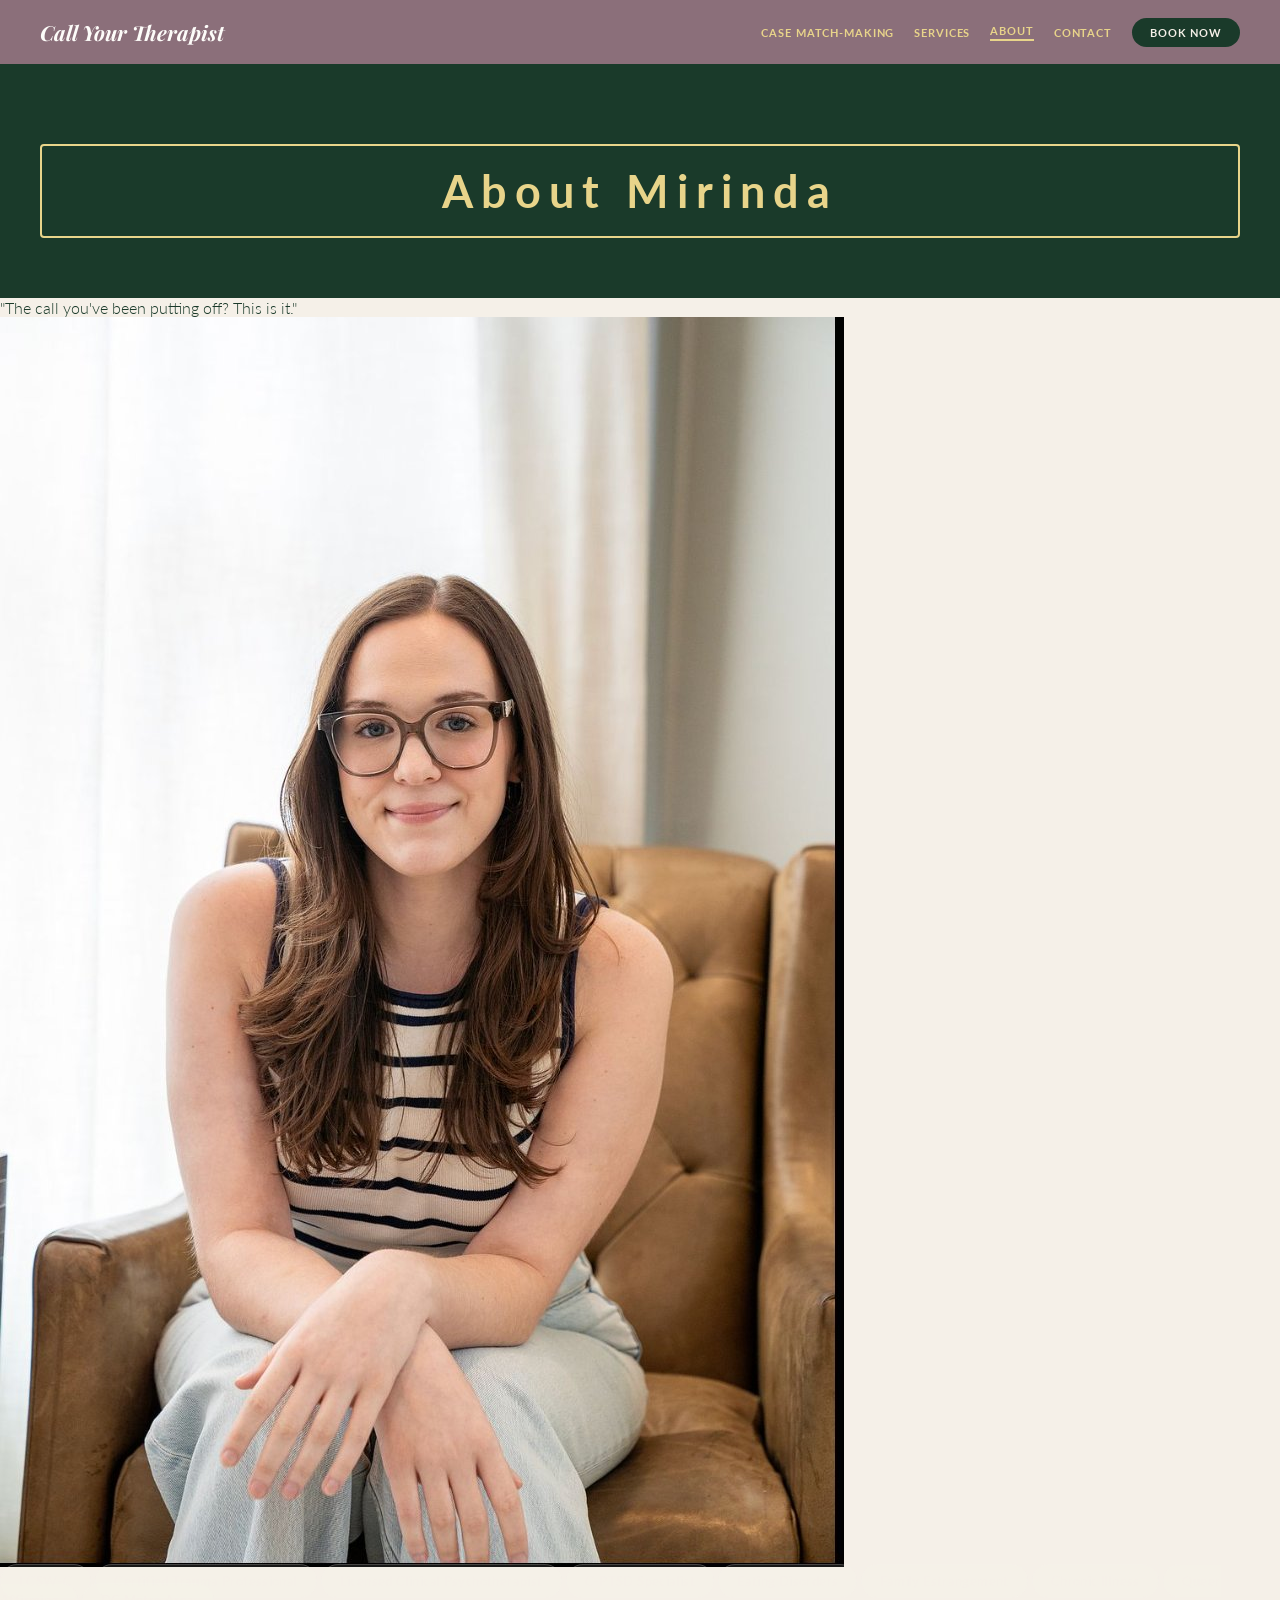
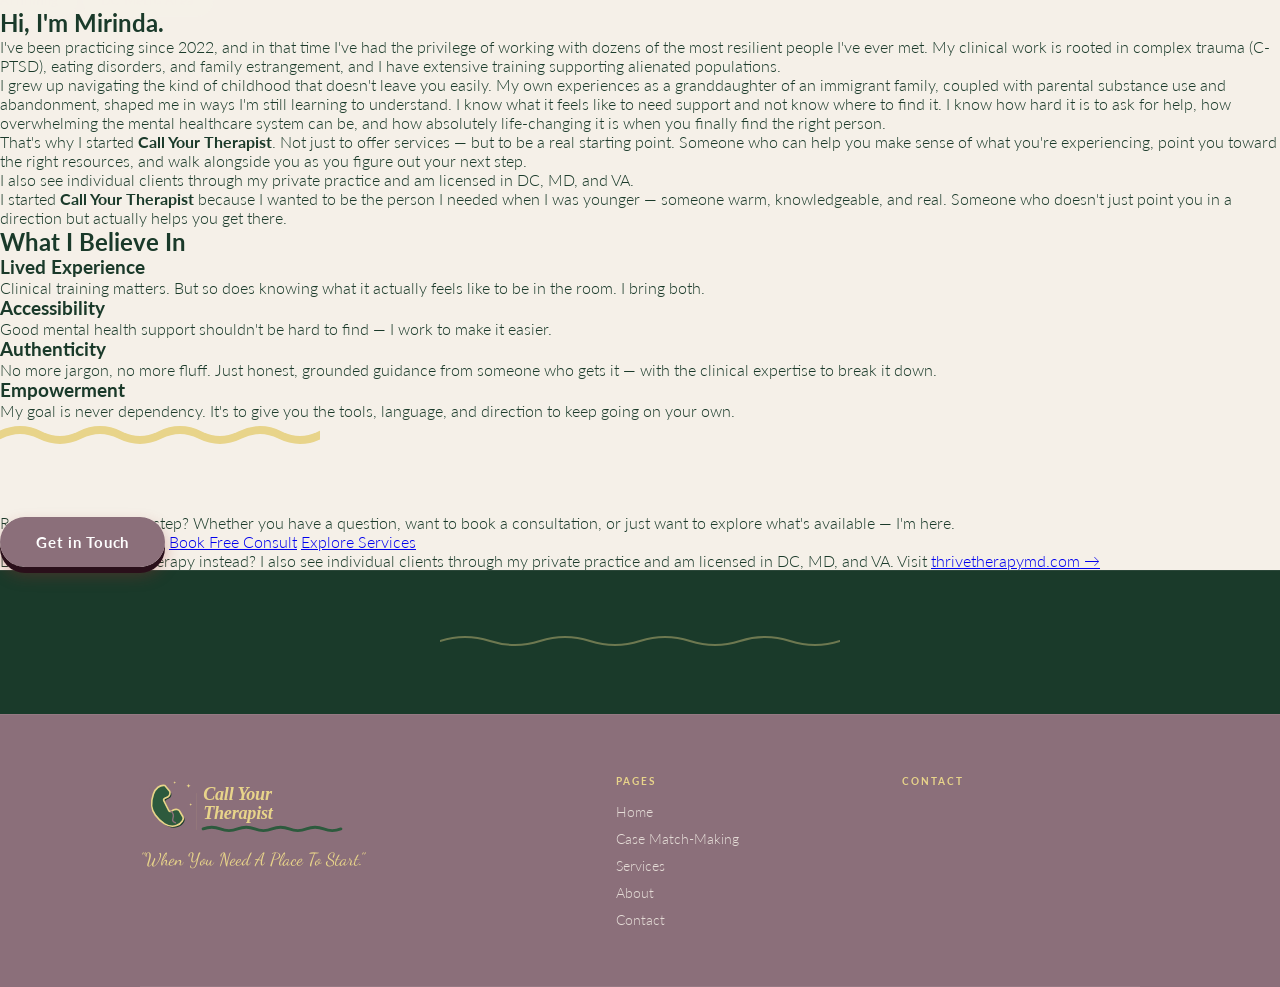
==== about.html @ 4a347f0c "Add files via upload" ====
<!DOCTYPE html>
<html lang="en">
<head>
<meta charset="UTF-8">
<meta name="viewport" content="width=device-width, initial-scale=1.0">
<title>About — Call Your Therapist</title>
<link href="https://fonts.googleapis.com/css2?family=Playfair+Display:ital,wght@0,700;1,400;1,700&family=Lato:wght@300;400;700&family=Dancing+Script:wght@600;700&family=Nunito:wght@300;400;600&display=swap" rel="stylesheet">
<link rel="stylesheet" href="styles.css">
<style>*, *::before, *::after { box-sizing: border-box; margin: 0; padding: 0; }
  :root {
    --butter: #e8d48a;
  body { font-family: 'Lato', sans-serif; font-weight: 300; color: var(--green-dark); background: var(--cream); }
  /* PAGE HERO */
  .page-hero { background: var(--green-dark); padding: 80px 40px 60px; text-align: center; }
  .page-hero h1 {
    font-size: clamp(1.8rem, 4vw, 2.8rem);
    color: var(--butter);
    letter-spacing: 0.18em;
    border: 2px solid var(--butter);
    padding: 18px 48px;
    border-radius: 4px;
  /* INTRO STRIP */
  .intro-strip { background: var(--butter); padding: 18px 40px; text-align: center; }
  .intro-strip p { font-family: 'Dancing Script', cursive; font-size: 1.3rem; color: var(--green-dark); }
  /* ABOUT LAYOUT */
  .about-layout { max-width: 1100px; margin: 0 auto; display: grid; grid-template-columns: 380px 1fr; gap: 64px; padding: 80px 40px; align-items: start; }
  .about-photo-col { position: sticky; top: 96px; }
  .about-photo { width: 100%; border-radius: 12px; display: block; box-shadow: 0 20px 60px rgba(0,0,0,0.15); }
  /* CRED PILLS */
  .cred-pills { display: flex; flex-wrap: wrap; gap: 8px; margin-top: 24px; justify-content: center; }
  .cred-pill { background: var(--green-dark); color: var(--cream); font-size: 11px; font-weight: 700; letter-spacing: 0.1em; text-transform: uppercase; padding: 6px 14px; border-radius: 100px; }
  /* BIO */
  .about-bio h2 { font-family: 'Playfair Display', serif; font-style: italic; font-size: 2rem; color: var(--green-dark); margin-bottom: 28px; font-weight: 700; }
  .about-bio p { font-size: 16px; line-height: 1.8; color: #2a2a2a; margin-bottom: 20px; font-weight: 300; }
  /* VALUES */
  .values-section { background: var(--green-dark); padding: 80px 40px; }
  .values-section h2 { font-family: 'Playfair Display', serif; font-style: italic; font-size: 2rem; color: var(--cream); text-align: center; margin-bottom: 48px; font-weight: 700; }
  .values-grid { max-width: 1000px; margin: 0 auto; display: grid; grid-template-columns: repeat(4, 1fr); gap: 24px; }
  .value-card { background: var(--green-mid); border-radius: 12px; padding: 32px 24px; }
  .value-card h3 { font-family: 'Playfair Display', serif; font-style: italic; font-size: 1.1rem; color: var(--butter); margin-bottom: 12px; font-weight: 700; }
  .value-card p { font-size: 14px; line-height: 1.7; color: var(--text-light); font-weight: 300; }
  /* SQUIGGLE */
  .squiggle-divider { display: flex; justify-content: center; padding: 32px 0 0; }
  /* CTA */
  .cta-section { background: var(--green-dark); padding: 0 40px 80px; text-align: center; }
  .cta-inner { max-width: 600px; margin: 0 auto; }
  .cta-inner p { font-size: 15px; color: var(--text-light); margin-bottom: 32px; font-weight: 300; line-height: 1.7; }
  .cta-buttons { display: flex; gap: 16px; justify-content: center; flex-wrap: wrap; }
  .btn-primary { background: var(--coral); color: var(--cream); padding: 14px 28px; border-radius: 100px; font-size: 14px; font-weight: 700; text-decoration: none; letter-spacing: 0.05em; transition: all 0.2s; }
  .btn-primary:hover { background: var(--coral-light); }
  .btn-secondary { background: var(--green-mid); color: var(--cream); padding: 14px 28px; border-radius: 100px; font-size: 14px; font-weight: 700; text-decoration: none; letter-spacing: 0.05em; transition: all 0.2s; }
  .btn-secondary:hover { opacity: 0.8; }
  .btn-tertiary { background: var(--butter); color: var(--green-dark); padding: 14px 28px; border-radius: 100px; font-size: 14px; font-weight: 700; text-decoration: none; letter-spacing: 0.05em; transition: all 0.2s; }
  .btn-tertiary:hover { opacity: 0.8; }
  .therapy-note { font-size: 13px; color: var(--text-light); opacity: 0.6; margin-top: 24px; font-style: italic; }
  .therapy-note a { color: var(--butter); }</style>
</head>
<body>

<nav>
  <a href="call-your-therapist.html" class="nav-brand">Call Your Therapist</a>
  <div class="nav-right">
    <a href="case-matchmaking.html">Case Match-Making</a>
    <a href="services.html">Services</a>
    <a href="about.html" class="active">About</a>
    <a href="contact.html">Contact</a>
    <a href="contact.html" class="btn-book">Book Now</a>
  </div>
</nav>

<!-- PAGE HERO -->
<section class="page-hero">
  <h1>About Mirinda</h1>
</section>

<!-- INTRO STRIP -->
<div class="intro-strip">
  <p>"The call you've been putting off? This is it."</p>
</div>

<!-- ABOUT LAYOUT -->
<div class="about-layout">
  <div class="about-photo-col">
    <img src="[data-uri]" alt="Mirinda Keane" class="about-photo"/>
    <div class="cred-pills">
      <span class="cred-pill">LCSW-C</span>
      <span class="cred-pill">Certified Trauma Professional</span>
      <span class="cred-pill">Licensed Clinical Psychotherapist</span>
      <span class="cred-pill">C-PTSD Specialist</span>
      <span class="cred-pill">Eating Disorders</span>
      <span class="cred-pill">Family Estrangement</span>
      <span class="cred-pill">Chronic Illness</span>
      <span class="cred-pill">Queer Affirming</span>
      <span class="cred-pill">DC Metro Area</span>
    </div>
  </div>

  <div class="about-bio">
    <h2>Hi, I'm Mirinda.</h2>
    <p>I've been practicing since 2022, and in that time I've had the privilege of working with dozens of the most resilient people I've ever met. My clinical work is rooted in complex trauma (C-PTSD), eating disorders, and family estrangement, and I have extensive training supporting alienated populations.</p>
    <p>I grew up navigating the kind of childhood that doesn't leave you easily. My own experiences as a granddaughter of an immigrant family, coupled with parental substance use and abandonment, shaped me in ways I'm still learning to understand. I know what it feels like to need support and not know where to find it. I know how hard it is to ask for help, how overwhelming the mental healthcare system can be, and how absolutely life-changing it is when you finally find the right person.</p>
    <p>That's why I started <strong>Call Your Therapist</strong>. Not just to offer services — but to be a real starting point. Someone who can help you make sense of what you're experiencing, point you toward the right resources, and walk alongside you as you figure out your next step.</p>
    <p>I also see individual clients through my private practice and am licensed in DC, MD, and VA.</p>
    <p>I started <strong>Call Your Therapist</strong> because I wanted to be the person I needed when I was younger — someone warm, knowledgeable, and real. Someone who doesn't just point you in a direction but actually helps you get there.</p>
  </div>
</div>

<!-- VALUES -->
<section class="values-section">
  <h2>What I Believe In</h2>
  <div class="values-grid">
    <div class="value-card">
      <h3>Lived Experience</h3>
      <p>Clinical training matters. But so does knowing what it actually feels like to be in the room. I bring both.</p>
    </div>
    <div class="value-card">
      <h3>Accessibility</h3>
      <p>Good mental health support shouldn't be hard to find — I work to make it easier.</p>
    </div>
    <div class="value-card">
      <h3>Authenticity</h3>
      <p>No more jargon, no more fluff. Just honest, grounded guidance from someone who gets it — with the clinical expertise to break it down.</p>
    </div>
    <div class="value-card">
      <h3>Empowerment</h3>
      <p>My goal is never dependency. It's to give you the tools, language, and direction to keep going on your own.</p>
    </div>
  </div>
  <div class="squiggle-divider">
    <svg viewBox="0 0 320 30" width="320" height="30" fill="none">
      <path d="M0 15 Q20 5 40 15 Q60 25 80 15 Q100 5 120 15 Q140 25 160 15 Q180 5 200 15 Q220 25 240 15 Q260 5 280 15 Q300 25 320 15" stroke="#e8d48a" stroke-width="8" stroke-linecap="round"/>
    </svg>
  </div>
</section>

<!-- CTA -->
<section class="cta-section">
  <div class="cta-inner">
    <p style="padding-top: 60px;">Ready to take the first step? Whether you have a question, want to book a consultation, or just want to explore what's available — I'm here.</p>
    <div class="cta-buttons">
      <a href="contact.html" class="btn-primary">Get in Touch</a>
      <a href="contact.html" class="btn-secondary">Book Free Consult</a>
      <a href="services.html" class="btn-tertiary">Explore Services</a>
    </div>
    <p class="therapy-note">Looking for ongoing therapy instead? I also see individual clients through my private practice and am licensed in DC, MD, and VA. Visit <a href="https://thrivetherapymd.com/about-mirinda" target="_blank">thrivetherapymd.com →</a></p>
  </div>
</section>

<div style="background: var(--green-dark); padding: 60px 40px; text-align: center; border-top: 1px solid rgba(245,240,232,0.08);">
  <svg viewBox="0 0 400 20" width="400" height="20" fill="none">
    <path d="M0 10 Q25 2 50 10 Q75 18 100 10 Q125 2 150 10 Q175 18 200 10 Q225 2 250 10 Q275 18 300 10 Q325 2 350 10 Q375 18 400 10" stroke="#e8d48a" stroke-width="2" stroke-linecap="round" opacity="0.4"/>
  </svg>
</div>

<!-- FOOTER -->
<footer>
  <div class="footer-inner">
    <div class="footer-brand-col">
      <img src="[data-uri]" alt="Call Your Therapist" style="width: 220px; margin-bottom: 12px; display: block;"/>
      <span class="footer-tagline">"When You Need A Place To Start."</span>
    </div>
    <div class="footer-links-col">
      <h4>Pages</h4>
      <a href="call-your-therapist.html">Home</a>
      <a href="case-matchmaking.html">Case Match-Making</a>
    <a href="services.html">Services</a>
      <a href="about.html">About</a>
      <a href="contact.html">Contact</a>
    </div>
    <div class="footer-contact-col">
      <h4>Contact</h4>
      <a href="/cdn-cgi/l/email-protection#d0b3b1bcbca5a2a4b8b5a2b1a0b9a3a490b7bdb1b9bcfeb3bfbd" style="color:inherit"><span class="__cf_email__" data-cfemail="84e7e5e8e8f1f6f0ece1f6e5f4edf7f0c4
---- styles.css ----
/* Call Your Therapist - Global Stylesheet */


  :root {
    --green-dark: #1a3a2a;
    --green-mid: #2d5a3d;
    --green-light: #4a7c5a;
    --coral: #8B6F7A;
    --coral-light: #9d8088;
    --lime: #e8d48a;
    --cream: #f5f0e8;
    --white: #fdfcf9;
    --text-light: rgba(245,240,232,0.85);
  }

  * { margin: 0; padding: 0; box-sizing: border-box; }

  html { scroll-behavior: smooth; }

  body {
    font-family: 'Lato', sans-serif;
    background: var(--green-dark);
    color: var(--cream);
    overflow-x: hidden;
    font-size: 16px;
    font-weight: 300;
  }

  /* NAV */
  nav {
    background: var(--coral);
    padding: 0 40px;
    display: flex;
    align-items: center;
    justify-content: space-between;
    position: sticky;
    top: 0;
    z-index: 100;
    height: 64px;
  }
  .nav-brand {
    font-family: 'Playfair Display', serif;
    font-style: italic;
    font-size: 1.3rem;
    font-weight: 700;
    color: #fdfcf9;
    text-decoration: none;
    white-space: nowrap;
  }
  .nav-right { display: flex; align-items: center; gap: 20px; }
  .nav-right a { color: #e8d48a; text-decoration: none; font-size: 11px; font-weight: 700; letter-spacing: 0.08em; text-transform: uppercase; white-space: nowrap; transition: opacity 0.2s; }
  .nav-right a:hover { opacity: 0.7; }
  .nav-right a.active { border-bottom: 2px solid #e8d48a; padding-bottom: 2px; }
  .btn-book { background: var(--green-dark) !important; color: var(--cream) !important; padding: 8px 18px !important; border-radius: 100px; font-size: 11px !important; font-weight: 700 !important; border-bottom: none !important; text-transform: uppercase; letter-spacing: 0.08em; }
  .btn-book:hover { opacity: 0.8 !important; }

  /* ── HERO ── */
  .hero {
    min-height: 100vh;
    background: var(--green-dark);
    display: flex;
    flex-direction: column;
    align-items: center;
    justify-content: center;
    text-align: center;
    padding: 80px 40px 120px;
    position: relative;
    overflow: hidden;
  }

  .hero-phone-bg {
    position: absolute;
    inset: 0;
    background-image: url('[data-uri]');
    background-size: 55%;
    background-position: -15% 98%;
    background-repeat: no-repeat;
    opacity: 0.5;
    pointer-events: none;
  }

  .hero::before {
    content: '';
    position: absolute;
    inset: 0;
    background: radial-gradient(ellipse 70% 60% at 50% 40%, rgba(74,124,90,0.2) 0%, transparent 70%);
    pointer-events: none;
  }

  /* Retro grain texture */
  .hero::after {
    content: '';
    position: absolute;
    inset: 0;
    background-image: url("data:image/svg+xml,%3Csvg viewBox='0 0 256 256' xmlns='http://www.w3.org/2000/svg'%3E%3Cfilter id='noise'%3E%3CfeTurbulence type='fractalNoise' baseFrequency='0.9' numOctaves='4' stitchTiles='stitch'/%3E%3C/filter%3E%3Crect width='100%25' height='100%25' filter='url(%23noise)' opacity='0.04'/%3E%3C/svg%3E");
    pointer-events: none;
    opacity: 0.4;
  }

  .hero-retro-line {
    font-size: 11px;
    font-weight: 700;
    letter-spacing: 0.35em;
    text-transform: uppercase;
    color: var(--lime);
    margin-bottom: 20px;
    animation: fadeUp 0.7s ease both;
    border: 1px solid var(--lime);
    padding: 6px 18px;
    border-radius: 2px;
  }

  .hero h1 {
    font-family: 'Playfair Display', serif;
    font-style: italic;
    font-size: clamp(3rem, 8vw, 7rem);
    font-weight: 700;
    color: var(--cream);
    line-height: 1.05;
    margin-bottom: 10px;
    animation: fadeUp 0.9s ease both;
    text-shadow: 3px 3px 0px rgba(158,42,43,0.3);
      text-shadow: 0 0 40px rgba(255,255,255,0.3), 0 2px 8px rgba(255,255,255,0.15);
  }

  .hero h1 span { color: var(--lime); }

  .hero-divider {
    width: 80px;
    height: 2px;
    background: var(--lime);
    margin: 20px auto;
    animation: fadeUp 0.9s 0.1s ease both;
  }

  .hero-slogan {
    font-size: clamp(0.85rem, 1.8vw, 1.1rem);
    font-weight: 300;
    color: var(--text-light);
    letter-spacing: 0.2em;
    text-transform: uppercase;
    margin-bottom: 52px;
    animation: fadeUp 0.9s 0.15s ease both;
  }

  .hero-btns {
    display: flex;
    gap: 16px;
    flex-wrap: wrap;
    justify-content: center;
    animation: fadeUp 0.9s 0.3s ease both;
  }

  .btn-primary {
    background: var(--coral);
    color: white;
    padding: 16px 36px;
    border-radius: 100px;
    font-size: 15px;
    font-weight: 700;
    text-decoration: none;
    letter-spacing: 0.05em;
    transition: all 0.15s ease;
    border: none;
    cursor: pointer;
    box-shadow: 0 6px 0px #2a0f1a, 0 8px 16px rgba(158,42,43,0.35);
    position: relative;
    top: 0;
  }

  .btn-primary:hover {
    background: var(--coral-light);
    box-shadow: 0 4px 0px #2a0f1a, 0 6px 12px rgba(158,42,43,0.3);
    top: 2px;
  }

  .btn-primary:active {
    box-shadow: 0 1px 0px #2a0f1a, 0 2px 6px rgba(158,42,43,0.2);
    top: 5px;
  }

  .btn-outline {
    background: transparent;
    color: var(--cream);
    padding: 16px 36px;
    border-radius: 100px;
    font-size: 15px;
    font-weight: 700;
    text-decoration: none;
    letter-spacing: 0.05em;
    border: 2px solid rgba(245,240,232,0.4);
    transition: all 0.15s ease;
    cursor: pointer;
    box-shadow: 0 6px 0px rgba(0,0,0,0.3), 0 8px 16px rgba(0,0,0,0.2);
    position: relative;
    top: 0;
  }

  .btn-outline:hover {
    border-color: var(--cream);
    box-shadow: 0 4px 0px rgba(0,0,0,0.3), 0 6px 12px rgba(0,0,0,0.15);
    top: 2px;
  }

  .btn-outline:active {
    box-shadow: 0 1px 0px rgba(0,0,0,0.3);
    top: 5px;
  }

  .hero-scroll {
    position: absolute;
    bottom: 36px;
    left: 50%;
    transform: translateX(-50%);
    display: flex;
    flex-direction: column;
    align-items: center;
    gap: 6px;
    animation: fadeUp 1s 0.6s ease both;
  }

  .scroll-arrow {
    width: 22px;
    height: 22px;
    border-right: 2px solid rgba(245,240,232,0.35);
    border-bottom: 2px solid rgba(245,240,232,0.35);
    transform: rotate(45deg);
    animation: bounceDown 2s ease-in-out infinite;
  }

  @keyframes bounceDown {
    0%, 100% { transform: rotate(45deg) translateY(0); opacity: 0.35; }
    50% { transform: rotate(45deg) translateY(5px); opacity: 0.7; }
  }

  /* ── INTRO SECTION ── */
  .intro {
    background: var(--cream);
    color: var(--green-dark);
    padding: 100px 40px;
    text-align: center;
  }

  .intro-inner { max-width: 780px; margin: 0 auto; }

  .section-tag {
    display: inline-block;
    font-size: 11px;
    font-weight: 700;
    letter-spacing: 0.2em;
    text-transform: uppercase;
    color: var(--coral);
    margin-bottom: 20px;
  }

  .intro h2 {
    font-family: 'Playfair Display', serif;
    font-style: italic;
    font-size: clamp(2rem, 4vw, 3.2rem);
    font-weight: 700;
    color: var(--green-dark);
    line-height: 1.2;
    margin-bottom: 28px;
  }

  .intro p {
    font-family: 'Lato', sans-serif; font-weight: 300;
    font-size: 18px;
    line-height: 1.85;
    color: #3a4a40;
    margin-bottom: 18px;
  }

  .cursive {
    font-family: 'Dancing Script', cursive;
    font-size: 1.25em;
    color: var(--coral);
  }

  .intro p strong { color: var(--green-dark); font-weight: 700; }

  .intro-closing {
    font-family: 'Dancing Script', cursive;
    font-weight: 600;
    font-size: 1.6rem;
    color: var(--coral);
    margin-top: 32px;
  }

  /* ── SERVICES ── */
  .services {
    background: var(--lime);
    padding: 100px 40px;
    color: var(--green-dark);
  }

  .services-header { text-align: center; margin-bottom: 60px; }

  .services-header h2 {
    font-family: 'Playfair Display', serif;
    font-style: italic;
    font-size: clamp(2.2rem, 4vw, 3.5rem);
    font-weight: 700;
    color: var(--green-dark);
    margin-bottom: 12px;
  }

  .services-header p { font-size: 16px; color: rgba(26,58,42,0.7); max-width: 500px; margin: 0 auto; }

  .services-grid {
    display: grid;
    grid-template-columns: repeat(4, 1fr);
    gap: 20px;
    max-width: 1100px;
    margin: 0 auto;
  }

  .service-card {
    background: var(--green-dark);
    border-radius: 20px;
    padding: 36px 30px;
    color: var(--cream);
    transition: transform 0.3s ease, box-shadow 0.3s ease, background 0.3s ease;
    position: relative;
    overflow: hidden;
    text-align: center;
    box-shadow: 0 4px 20px rgba(0,0,0,0.2);
    cursor: pointer;
  }

  .service-card::before {
    content: '';
    position: absolute;
    top: 0; left: 0; right: 0;
    height: 3px;
    background: linear-gradient(90deg, var(--coral), var(--lime));
    transition: opacity 0.3s ease;
  }

  .service-card::after {
    content: '';
    position: absolute;
    inset: 0;
    background: radial-gradient(circle at 50% 0%, rgba(212,232,74,0.08) 0%, transparent 70%);
    opacity: 0;
    transition: opacity 0.3s ease;
  }

  .service-card:hover {
    transform: translateY(-10px) scale(1.02);
    box-shadow: 0 24px 50px rgba(0,0,0,0.35);
    background: var(--green-mid);
  }

  .service-card:hover::after { opacity: 1; }

  .service-card h3 {
    font-family: 'Playfair Display', serif;
    font-style: italic;
    font-size: 1.3rem;
    font-weight: 700;
    margin-bottom: 10px;
    color: var(--cream);
    transition: color 0.3s ease;
  }

  .service-card:hover h3 { color: var(--lime); }

  .service-card .price {
    font-size: 13px;
    font-weight: 700;
    color: var(--coral);
    letter-spacing: 0.05em;
    margin-bottom: 12px;
  }

  .service-card p {
    font-size: 14px;
    line-height: 1.65;
    color: var(--text-light);
  }

  .service-card .audience-tag {
    display: inline-block;
    margin-top: 16px;
    font-size: 10px;
    font-weight: 700;
    letter-spacing: 0.15em;
    text-transform: uppercase;
    padding: 4px 12px;
    border-radius: 100px;
    background: rgba(212,232,74,0.15);
    color: var(--lime);
  }

  /* ── ABOUT ── */
  .about {
    background: var(--green-mid);
    padding: 100px 40px;
    color: var(--cream);
  }

  .about-inner {
    max-width: 860px;
    margin: 0 auto;
  }

  .about h2 {
    font-family: 'Playfair Display', serif;
    font-style: italic;
    font-size: clamp(2rem, 4vw, 3rem);
    font-weight: 700;
    color: var(--cream);
    margin-bottom: 36px;
    line-height: 1.2;
  }

  .about h2 span { color: var(--lime); }

  .about p {
    font-family: 'Lato', sans-serif;
    font-size: 15px;
    line-height: 1.9;
    color: var(--text-light);
    margin-bottom: 22px;
    font-weight: 300;
    letter-spacing: 0.01em;
  }

  .about-credentials {
    display: flex;
    flex-wrap: wrap;
    gap: 12px;
    margin-top: 36px;
    justify-content: center;
  }

  .cred-pill {
    background: rgba(245,240,232,0.1);
    border: 1px solid rgba(245,240,232,0.2);
    color: var(--cream);
    padding: 8px 18px;
    border-radius: 100px;
    font-size: 13px;
    font-weight: 700;
    letter-spacing: 0.03em;
  }

  .about .section-tag {
    font-family: 'Lato', sans-serif;
    font-weight: 300;
  }

  /* ── AUDIENCES ── */
  .audiences {
    background: var(--green-dark);
    padding: 100px 40px;
  }

  .audiences-header { text-align: center; margin-bottom: 60px; }

  .audiences-header h2 {
    font-family: 'Playfair Display', serif;
    font-style: italic;
    font-size: clamp(2rem, 4vw, 3.2rem);
    font-weight: 700;
    color: var(--cream);
    margin-bottom: 12px;
  }

  .audiences-header p { font-size: 16px; color: var(--text-light); max-width: 500px; margin: 0 auto; }

  .audiences-grid {
    display: grid;
    grid-template-columns: repeat(2, 1fr);
    gap: 16px;
    max-width: 800px;
    margin: 0 auto;
  }

  .audience-card {
    background: rgba(255,255,255,0.05);
    border: 1px solid rgba(245,240,232,0.1);
    border-radius: 18px;
    padding: 32px 26px;
    transition: all 0.25s ease;
    cursor: default;
    text-align: center;
  }

  .audience-card:hover {
    background: rgba(255,255,255,0.09);
    border-color: var(--coral);
    transform: translateY(-3px);
  }

  .audience-emoji { font-size: 32px; margin-bottom: 14px; }

  .audience-card h3 {
    font-family: 'Playfair Display', serif;
    font-style: italic;
    font-size: 1.2rem;
    font-weight: 700;
    color: var(--cream);
    margin-bottom: 10px;
  }

  .audience-card p { font-size: 14px; line-height: 1.65; color: var(--text-light); }

  /* ── CONTACT ── */
  .contact {
    background: var(--coral);
    padding: 100px 40px;
    text-align: center;
    color: white;
  }

  .contact-inner { max-width: 680px; margin: 0 auto; }

  .contact h2 {
    font-family: 'Playfair Display', serif;
    font-style: italic;
    font-size: clamp(2rem, 4vw, 3.2rem);
    font-weight: 700;
    color: white;
    margin-bottom: 16px;
  }

  .contact p {
    font-size: 17px;
    line-height: 1.75;
    color: rgba(255,255,255,0.9);
    margin-bottom: 14px;
  }

  .contact-form {
    margin-top: 44px;
    display: flex;
    flex-direction: column;
    gap: 14px;
    text-align: left;
  }

  .form-row { display: grid; grid-template-columns: 1fr 1fr; gap: 14px; }

  .contact-form input,
  .contact-form textarea,
  .contact-form select {
    width: 100%;
    padding: 16px 20px;
    border-radius: 12px;
    border: none;
    background: rgba(255,255,255,0.2);
    color: white;
    font-family: 'Lato', sans-serif; font-weight: 300;
    font-size: 15px;
    outline: none;
    transition: background 0.2s;
  }

  .contact-form input::placeholder,
  .contact-form textarea::placeholder { color: rgba(255,255,255,0.65); }

  .contact-form input:focus,
  .contact-form textarea:focus { background: rgba(255,255,255,0.28); }

  .contact-form textarea { min-height: 130px; resize: vertical; }

  .btn-submit {
    background: var(--green-dark);
    color: var(--cream);
    border: none;
    padding: 18px 40px;
    border-radius: 100px;
    font-family: 'Lato', sans-serif; font-weight: 300;
    font-size: 15px;
    font-weight: 700;
    letter-spacing: 0.05em;
    cursor: pointer;
    transition: all 0.2s ease;
    margin-top: 8px;
    align-self: center;
    width: 100%;
  }

  .btn-submit:hover { background: var(--green-mid); transform: translateY(-2px); }

  .therapy-link {
    margin-top: 48px;
    padding-top: 40px;
    border-top: 1px solid rgba(255,255,255,0.25);
  }

  .therapy-link p {
    font-size: 15px;
    color: rgba(255,255,255,0.85);
    margin-bottom: 14px;
  }

  .therapy-link a {
    color: white;
    font-weight: 700;
    text-decoration: underline;
    text-underline-offset: 3px;
  }
 ── */
  

  /* ── ANIMATIONS ── */
  @keyframes fadeUp {
    from { opacity: 0; transform: translateY(24px); }
    to   { opacity: 1; transform: translateY(0); }
  }

  @keyframes float {
    0%, 100% { transform: translateY(0); }
    50% { transform: translateY(-10px); }
  }

  @keyframes scrollLine {
    0% { opacity: 1; transform: scaleY(1); transform-origin: top; }
    100% { opacity: 0; transform: scaleY(0); transform-origin: top; }
  }

  /* ── RESPONSIVE ── */
  @media (max-width: 768px) {
    nav { padding: 0 20px; }
    .nav-links { display: none; }
    .hero { padding: 60px 24px 100px; }
    .intro, .services, .about, .audiences, .contact { padding: 70px 24px; }
    .form-row { grid-template-columns: 1fr; }
  }


  /* FOOTER */
  footer { background: #8B6F7A; border-top: 1px solid rgba(245,240,232,0.08); padding: 60px 40px 0; }
  .footer-inner { max-width: 1000px; margin: 0 auto; display: grid; grid-template-columns: 1.8fr 1fr 1fr; gap: 48px; padding-bottom: 48px; border-bottom: 1px solid rgba(245,240,232,0.08); }
  .footer-tagline { font-family: 'Dancing Script', cursive; font-size: 1.1rem; color: #e8d48a; margin-bottom: 14px; display: block; }
  .footer-links-col h4, .footer-contact-col h4 { font-size: 10px; font-weight: 700; letter-spacing: 0.2em; text-transform: uppercase; color: #e8d48a; margin-bottom: 16px; display: block; }
  .footer-links-col a, .footer-contact-col a { display: block; font-size: 14px; color: rgba(245,240,232,0.85); text-decoration: none; margin-bottom: 10px; font-weight: 300; }
  .footer-links-col a:hover, .footer-contact-col a:hover { color: #f5f0e8; }
  .footer-contact-col p { font-size: 14px; color: rgba(245,240,232,0.85); font-weight: 300; margin-bottom: 16px; }
  .footer-socials { display: flex; gap: 14px; margin-top: 4px; }
  .footer-socials a { display: inline-flex; align-items: center; justify-content: center; width: 34px; height: 34px; border-radius: 50%; border: 1px solid rgba(245,240,232,0.2); font-size: 13px; font-weight: 700; color: rgba(245,240,232,0.85) !important; text-decoration: none; margin-bottom: 0 !important; }
  .footer-bottom { max-width: 1000px; margin: 0 auto; padding: 20px 0; text-align: center; }
  .footer-bottom p { font-size: 11px; color: rgba(245,240,232,0.4); font-weight: 300; }
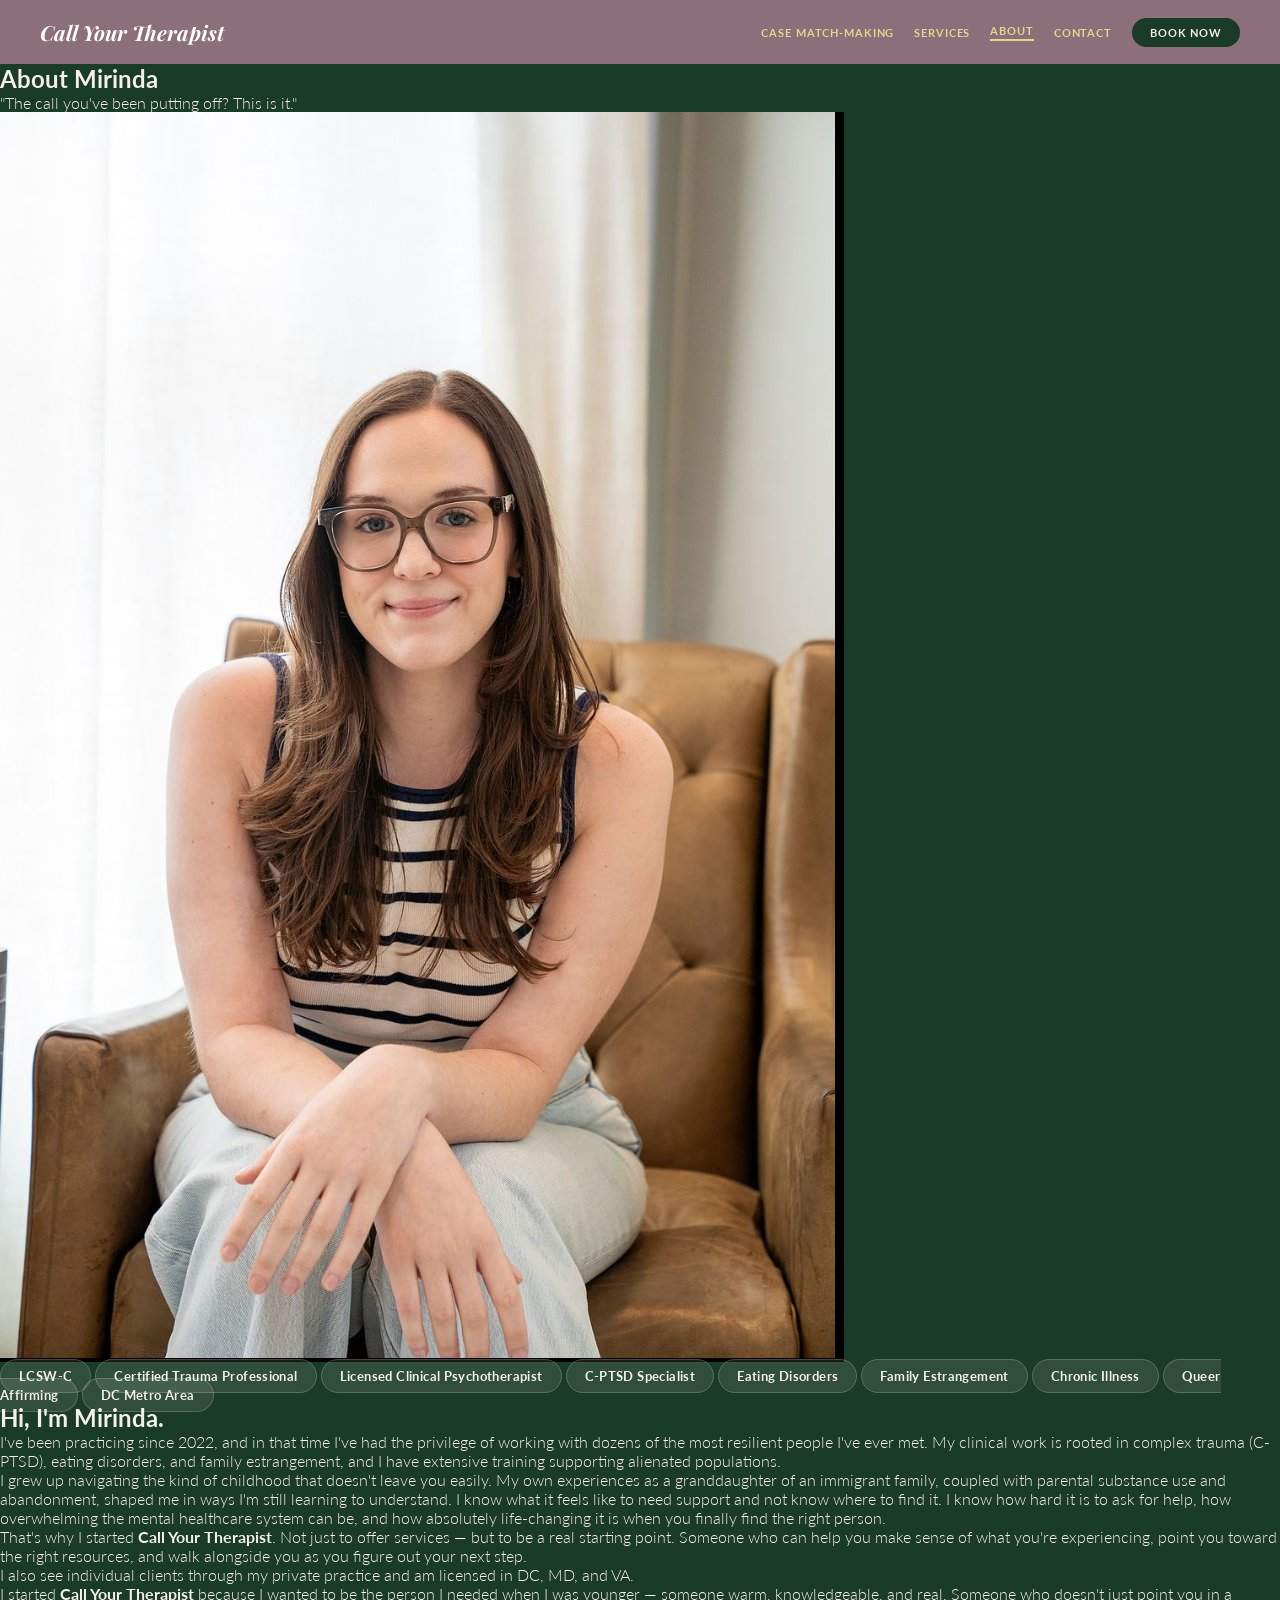
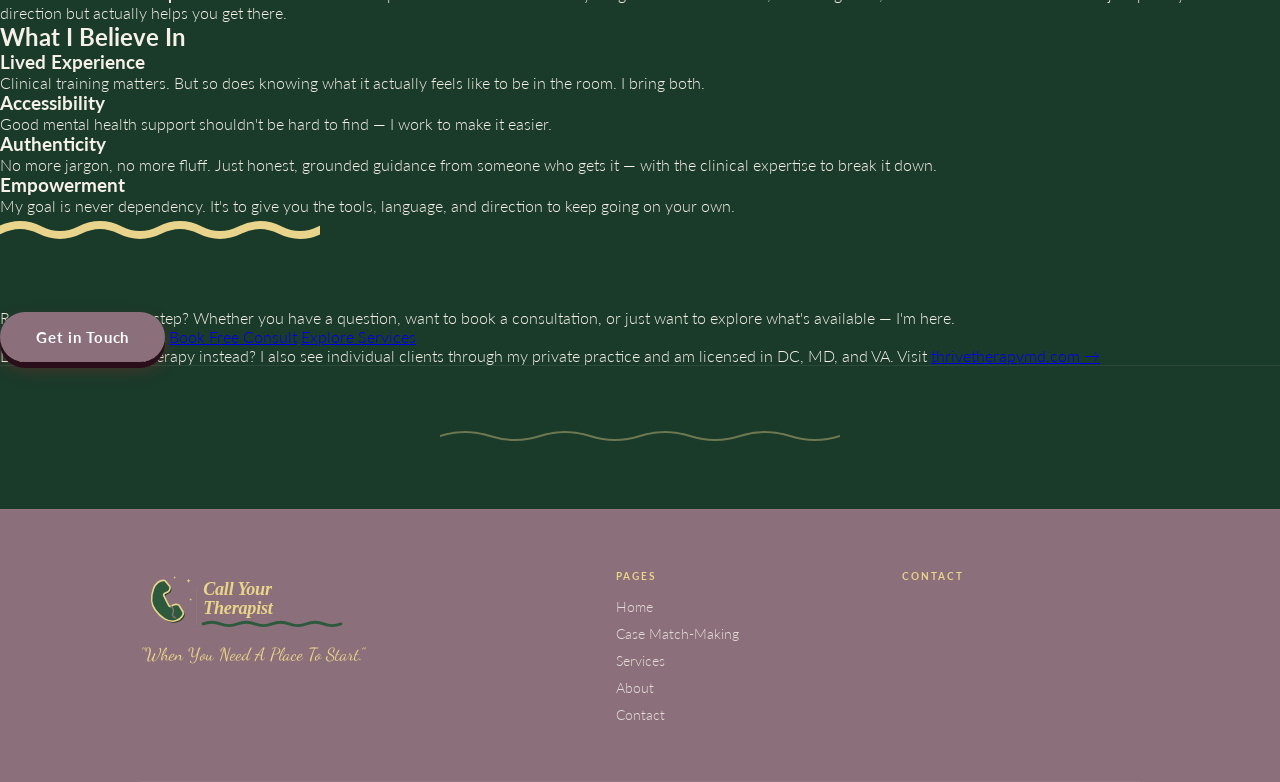
==== commit 1ffdd80b: "Add files via upload" ====
--- a/about.html
+++ b/about.html
@@ -5,60 +5,657 @@
 <meta name="viewport" content="width=device-width, initial-scale=1.0">
 <title>About — Call Your Therapist</title>
 <link href="https://fonts.googleapis.com/css2?family=Playfair+Display:ital,wght@0,700;1,400;1,700&family=Lato:wght@300;400;700&family=Dancing+Script:wght@600;700&family=Nunito:wght@300;400;600&display=swap" rel="stylesheet">
-<link rel="stylesheet" href="styles.css">
-<style>*, *::before, *::after { box-sizing: border-box; margin: 0; padding: 0; }
+
+<style>
   :root {
-    --butter: #e8d48a;
-  body { font-family: 'Lato', sans-serif; font-weight: 300; color: var(--green-dark); background: var(--cream); }
-  /* PAGE HERO */
-  .page-hero { background: var(--green-dark); padding: 80px 40px 60px; text-align: center; }
-  .page-hero h1 {
-    font-size: clamp(1.8rem, 4vw, 2.8rem);
-    color: var(--butter);
-    letter-spacing: 0.18em;
-    border: 2px solid var(--butter);
-    padding: 18px 48px;
-    border-radius: 4px;
-  /* INTRO STRIP */
-  .intro-strip { background: var(--butter); padding: 18px 40px; text-align: center; }
-  .intro-strip p { font-family: 'Dancing Script', cursive; font-size: 1.3rem; color: var(--green-dark); }
-  /* ABOUT LAYOUT */
-  .about-layout { max-width: 1100px; margin: 0 auto; display: grid; grid-template-columns: 380px 1fr; gap: 64px; padding: 80px 40px; align-items: start; }
-  .about-photo-col { position: sticky; top: 96px; }
-  .about-photo { width: 100%; border-radius: 12px; display: block; box-shadow: 0 20px 60px rgba(0,0,0,0.15); }
-  /* CRED PILLS */
-  .cred-pills { display: flex; flex-wrap: wrap; gap: 8px; margin-top: 24px; justify-content: center; }
-  .cred-pill { background: var(--green-dark); color: var(--cream); font-size: 11px; font-weight: 700; letter-spacing: 0.1em; text-transform: uppercase; padding: 6px 14px; border-radius: 100px; }
-  /* BIO */
-  .about-bio h2 { font-family: 'Playfair Display', serif; font-style: italic; font-size: 2rem; color: var(--green-dark); margin-bottom: 28px; font-weight: 700; }
-  .about-bio p { font-size: 16px; line-height: 1.8; color: #2a2a2a; margin-bottom: 20px; font-weight: 300; }
-  /* VALUES */
-  .values-section { background: var(--green-dark); padding: 80px 40px; }
-  .values-section h2 { font-family: 'Playfair Display', serif; font-style: italic; font-size: 2rem; color: var(--cream); text-align: center; margin-bottom: 48px; font-weight: 700; }
-  .values-grid { max-width: 1000px; margin: 0 auto; display: grid; grid-template-columns: repeat(4, 1fr); gap: 24px; }
-  .value-card { background: var(--green-mid); border-radius: 12px; padding: 32px 24px; }
-  .value-card h3 { font-family: 'Playfair Display', serif; font-style: italic; font-size: 1.1rem; color: var(--butter); margin-bottom: 12px; font-weight: 700; }
-  .value-card p { font-size: 14px; line-height: 1.7; color: var(--text-light); font-weight: 300; }
-  /* SQUIGGLE */
-  .squiggle-divider { display: flex; justify-content: center; padding: 32px 0 0; }
-  /* CTA */
-  .cta-section { background: var(--green-dark); padding: 0 40px 80px; text-align: center; }
-  .cta-inner { max-width: 600px; margin: 0 auto; }
-  .cta-inner p { font-size: 15px; color: var(--text-light); margin-bottom: 32px; font-weight: 300; line-height: 1.7; }
-  .cta-buttons { display: flex; gap: 16px; justify-content: center; flex-wrap: wrap; }
-  .btn-primary { background: var(--coral); color: var(--cream); padding: 14px 28px; border-radius: 100px; font-size: 14px; font-weight: 700; text-decoration: none; letter-spacing: 0.05em; transition: all 0.2s; }
-  .btn-primary:hover { background: var(--coral-light); }
-  .btn-secondary { background: var(--green-mid); color: var(--cream); padding: 14px 28px; border-radius: 100px; font-size: 14px; font-weight: 700; text-decoration: none; letter-spacing: 0.05em; transition: all 0.2s; }
-  .btn-secondary:hover { opacity: 0.8; }
-  .btn-tertiary { background: var(--butter); color: var(--green-dark); padding: 14px 28px; border-radius: 100px; font-size: 14px; font-weight: 700; text-decoration: none; letter-spacing: 0.05em; transition: all 0.2s; }
-  .btn-tertiary:hover { opacity: 0.8; }
-  .therapy-note { font-size: 13px; color: var(--text-light); opacity: 0.6; margin-top: 24px; font-style: italic; }
-  .therapy-note a { color: var(--butter); }</style>
+    --green-dark: #1a3a2a;
+    --green-mid: #2d5a3d;
+    --green-light: #4a7c5a;
+    --coral: #8B6F7A;
+    --coral-light: #9d8088;
+    --lime: #e8d48a;
+    --cream: #f5f0e8;
+    --white: #fdfcf9;
+    --text-light: rgba(245,240,232,0.85);
+  }
+
+  * { margin: 0; padding: 0; box-sizing: border-box; }
+
+  html { scroll-behavior: smooth; }
+
+  body {
+    font-family: 'Lato', sans-serif;
+    background: var(--green-dark);
+    color: var(--cream);
+    overflow-x: hidden;
+    font-size: 16px;
+    font-weight: 300;
+  }
+
+  /* NAV */
+  nav {
+    background: var(--coral);
+    padding: 0 40px;
+    display: flex;
+    align-items: center;
+    justify-content: space-between;
+    position: sticky;
+    top: 0;
+    z-index: 100;
+    height: 64px;
+  }
+  .nav-brand {
+    font-family: 'Playfair Display', serif;
+    font-style: italic;
+    font-size: 1.3rem;
+    font-weight: 700;
+    color: #fdfcf9;
+    text-decoration: none;
+    white-space: nowrap;
+  }
+  .nav-right { display: flex; align-items: center; gap: 20px; }
+  .nav-right a { color: #e8d48a; text-decoration: none; font-size: 11px; font-weight: 700; letter-spacing: 0.08em; text-transform: uppercase; white-space: nowrap; transition: opacity 0.2s; }
+  .nav-right a:hover { opacity: 0.7; }
+  .nav-right a.active { border-bottom: 2px solid #e8d48a; padding-bottom: 2px; }
+  .btn-book { background: var(--green-dark) !important; color: var(--cream) !important; padding: 8px 18px !important; border-radius: 100px; font-size: 11px !important; font-weight: 700 !important; border-bottom: none !important; text-transform: uppercase; letter-spacing: 0.08em; }
+  .btn-book:hover { opacity: 0.8 !important; }
+
+  /* ── HERO ── */
+  .hero {
+    min-height: 100vh;
+    background: var(--green-dark);
+    display: flex;
+    flex-direction: column;
+    align-items: center;
+    justify-content: center;
+    text-align: center;
+    padding: 80px 40px 120px;
+    position: relative;
+    overflow: hidden;
+  }
+
+  .hero-phone-bg {
+    position: absolute;
+    inset: 0;
+    background-image: url('[data-uri]');
+    background-size: 55%;
+    background-position: -15% 98%;
+    background-repeat: no-repeat;
+    opacity: 0.5;
+    pointer-events: none;
+  }
+
+  .hero::before {
+    content: '';
+    position: absolute;
+    inset: 0;
+    background: radial-gradient(ellipse 70% 60% at 50% 40%, rgba(74,124,90,0.2) 0%, transparent 70%);
+    pointer-events: none;
+  }
+
+  /* Retro grain texture */
+  .hero::after {
+    content: '';
+    position: absolute;
+    inset: 0;
+    background-image: url("data:image/svg+xml,%3Csvg viewBox='0 0 256 256' xmlns='http://www.w3.org/2000/svg'%3E%3Cfilter id='noise'%3E%3CfeTurbulence type='fractalNoise' baseFrequency='0.9' numOctaves='4' stitchTiles='stitch'/%3E%3C/filter%3E%3Crect width='100%25' height='100%25' filter='url(%23noise)' opacity='0.04'/%3E%3C/svg%3E");
+    pointer-events: none;
+    opacity: 0.4;
+  }
+
+  .hero-retro-line {
+    font-size: 11px;
+    font-weight: 700;
+    letter-spacing: 0.35em;
+    text-transform: uppercase;
+    color: var(--lime);
+    margin-bottom: 20px;
+    animation: fadeUp 0.7s ease both;
+    border: 1px solid var(--lime);
+    padding: 6px 18px;
+    border-radius: 2px;
+  }
+
+  .hero h1 {
+    font-family: 'Playfair Display', serif;
+    font-style: italic;
+    font-size: clamp(3rem, 8vw, 7rem);
+    font-weight: 700;
+    color: var(--cream);
+    line-height: 1.05;
+    margin-bottom: 10px;
+    animation: fadeUp 0.9s ease both;
+    text-shadow: 3px 3px 0px rgba(158,42,43,0.3);
+      text-shadow: 0 0 40px rgba(255,255,255,0.3), 0 2px 8px rgba(255,255,255,0.15);
+  }
+
+  .hero h1 span { color: var(--lime); }
+
+  .hero-divider {
+    width: 80px;
+    height: 2px;
+    background: var(--lime);
+    margin: 20px auto;
+    animation: fadeUp 0.9s 0.1s ease both;
+  }
+
+  .hero-slogan {
+    font-size: clamp(0.85rem, 1.8vw, 1.1rem);
+    font-weight: 300;
+    color: var(--text-light);
+    letter-spacing: 0.2em;
+    text-transform: uppercase;
+    margin-bottom: 52px;
+    animation: fadeUp 0.9s 0.15s ease both;
+  }
+
+  .hero-btns {
+    display: flex;
+    gap: 16px;
+    flex-wrap: wrap;
+    justify-content: center;
+    animation: fadeUp 0.9s 0.3s ease both;
+  }
+
+  .btn-primary {
+    background: var(--coral);
+    color: white;
+    padding: 16px 36px;
+    border-radius: 100px;
+    font-size: 15px;
+    font-weight: 700;
+    text-decoration: none;
+    letter-spacing: 0.05em;
+    transition: all 0.15s ease;
+    border: none;
+    cursor: pointer;
+    box-shadow: 0 6px 0px #2a0f1a, 0 8px 16px rgba(158,42,43,0.35);
+    position: relative;
+    top: 0;
+  }
+
+  .btn-primary:hover {
+    background: var(--coral-light);
+    box-shadow: 0 4px 0px #2a0f1a, 0 6px 12px rgba(158,42,43,0.3);
+    top: 2px;
+  }
+
+  .btn-primary:active {
+    box-shadow: 0 1px 0px #2a0f1a, 0 2px 6px rgba(158,42,43,0.2);
+    top: 5px;
+  }
+
+  .btn-outline {
+    background: transparent;
+    color: var(--cream);
+    padding: 16px 36px;
+    border-radius: 100px;
+    font-size: 15px;
+    font-weight: 700;
+    text-decoration: none;
+    letter-spacing: 0.05em;
+    border: 2px solid rgba(245,240,232,0.4);
+    transition: all 0.15s ease;
+    cursor: pointer;
+    box-shadow: 0 6px 0px rgba(0,0,0,0.3), 0 8px 16px rgba(0,0,0,0.2);
+    position: relative;
+    top: 0;
+  }
+
+  .btn-outline:hover {
+    border-color: var(--cream);
+    box-shadow: 0 4px 0px rgba(0,0,0,0.3), 0 6px 12px rgba(0,0,0,0.15);
+    top: 2px;
+  }
+
+  .btn-outline:active {
+    box-shadow: 0 1px 0px rgba(0,0,0,0.3);
+    top: 5px;
+  }
+
+  .hero-scroll {
+    position: absolute;
+    bottom: 36px;
+    left: 50%;
+    transform: translateX(-50%);
+    display: flex;
+    flex-direction: column;
+    align-items: center;
+    gap: 6px;
+    animation: fadeUp 1s 0.6s ease both;
+  }
+
+  .scroll-arrow {
+    width: 22px;
+    height: 22px;
+    border-right: 2px solid rgba(245,240,232,0.35);
+    border-bottom: 2px solid rgba(245,240,232,0.35);
+    transform: rotate(45deg);
+    animation: bounceDown 2s ease-in-out infinite;
+  }
+
+  @keyframes bounceDown {
+    0%, 100% { transform: rotate(45deg) translateY(0); opacity: 0.35; }
+    50% { transform: rotate(45deg) translateY(5px); opacity: 0.7; }
+  }
+
+  /* ── INTRO SECTION ── */
+  .intro {
+    background: var(--cream);
+    color: var(--green-dark);
+    padding: 100px 40px;
+    text-align: center;
+  }
+
+  .intro-inner { max-width: 780px; margin: 0 auto; }
+
+  .section-tag {
+    display: inline-block;
+    font-size: 11px;
+    font-weight: 700;
+    letter-spacing: 0.2em;
+    text-transform: uppercase;
+    color: var(--coral);
+    margin-bottom: 20px;
+  }
+
+  .intro h2 {
+    font-family: 'Playfair Display', serif;
+    font-style: italic;
+    font-size: clamp(2rem, 4vw, 3.2rem);
+    font-weight: 700;
+    color: var(--green-dark);
+    line-height: 1.2;
+    margin-bottom: 28px;
+  }
+
+  .intro p {
+    font-family: 'Lato', sans-serif; font-weight: 300;
+    font-size: 18px;
+    line-height: 1.85;
+    color: #3a4a40;
+    margin-bottom: 18px;
+  }
+
+  .cursive {
+    font-family: 'Dancing Script', cursive;
+    font-size: 1.25em;
+    color: var(--coral);
+  }
+
+  .intro p strong { color: var(--green-dark); font-weight: 700; }
+
+  .intro-closing {
+    font-family: 'Dancing Script', cursive;
+    font-weight: 600;
+    font-size: 1.6rem;
+    color: var(--coral);
+    margin-top: 32px;
+  }
+
+  /* ── SERVICES ── */
+  .services {
+    background: var(--lime);
+    padding: 100px 40px;
+    color: var(--green-dark);
+  }
+
+  .services-header { text-align: center; margin-bottom: 60px; }
+
+  .services-header h2 {
+    font-family: 'Playfair Display', serif;
+    font-style: italic;
+    font-size: clamp(2.2rem, 4vw, 3.5rem);
+    font-weight: 700;
+    color: var(--green-dark);
+    margin-bottom: 12px;
+  }
+
+  .services-header p { font-size: 16px; color: rgba(26,58,42,0.7); max-width: 500px; margin: 0 auto; }
+
+  .services-grid {
+    display: grid;
+    grid-template-columns: repeat(4, 1fr);
+    gap: 20px;
+    max-width: 1100px;
+    margin: 0 auto;
+  }
+
+  .service-card {
+    background: var(--green-dark);
+    border-radius: 20px;
+    padding: 36px 30px;
+    color: var(--cream);
+    transition: transform 0.3s ease, box-shadow 0.3s ease, background 0.3s ease;
+    position: relative;
+    overflow: hidden;
+    text-align: center;
+    box-shadow: 0 4px 20px rgba(0,0,0,0.2);
+    cursor: pointer;
+  }
+
+  .service-card::before {
+    content: '';
+    position: absolute;
+    top: 0; left: 0; right: 0;
+    height: 3px;
+    background: linear-gradient(90deg, var(--coral), var(--lime));
+    transition: opacity 0.3s ease;
+  }
+
+  .service-card::after {
+    content: '';
+    position: absolute;
+    inset: 0;
+    background: radial-gradient(circle at 50% 0%, rgba(212,232,74,0.08) 0%, transparent 70%);
+    opacity: 0;
+    transition: opacity 0.3s ease;
+  }
+
+  .service-card:hover {
+    transform: translateY(-10px) scale(1.02);
+    box-shadow: 0 24px 50px rgba(0,0,0,0.35);
+    background: var(--green-mid);
+  }
+
+  .service-card:hover::after { opacity: 1; }
+
+  .service-card h3 {
+    font-family: 'Playfair Display', serif;
+    font-style: italic;
+    font-size: 1.3rem;
+    font-weight: 700;
+    margin-bottom: 10px;
+    color: var(--cream);
+    transition: color 0.3s ease;
+  }
+
+  .service-card:hover h3 { color: var(--lime); }
+
+  .service-card .price {
+    font-size: 13px;
+    font-weight: 700;
+    color: var(--coral);
+    letter-spacing: 0.05em;
+    margin-bottom: 12px;
+  }
+
+  .service-card p {
+    font-size: 14px;
+    line-height: 1.65;
+    color: var(--text-light);
+  }
+
+  .service-card .audience-tag {
+    display: inline-block;
+    margin-top: 16px;
+    font-size: 10px;
+    font-weight: 700;
+    letter-spacing: 0.15em;
+    text-transform: uppercase;
+    padding: 4px 12px;
+    border-radius: 100px;
+    background: rgba(212,232,74,0.15);
+    color: var(--lime);
+  }
+
+  /* ── ABOUT ── */
+  .about {
+    background: var(--green-mid);
+    padding: 100px 40px;
+    color: var(--cream);
+  }
+
+  .about-inner {
+    max-width: 860px;
+    margin: 0 auto;
+  }
+
+  .about h2 {
+    font-family: 'Playfair Display', serif;
+    font-style: italic;
+    font-size: clamp(2rem, 4vw, 3rem);
+    font-weight: 700;
+    color: var(--cream);
+    margin-bottom: 36px;
+    line-height: 1.2;
+  }
+
+  .about h2 span { color: var(--lime); }
+
+  .about p {
+    font-family: 'Lato', sans-serif;
+    font-size: 15px;
+    line-height: 1.9;
+    color: var(--text-light);
+    margin-bottom: 22px;
+    font-weight: 300;
+    letter-spacing: 0.01em;
+  }
+
+  .about-credentials {
+    display: flex;
+    flex-wrap: wrap;
+    gap: 12px;
+    margin-top: 36px;
+    justify-content: center;
+  }
+
+  .cred-pill {
+    background: rgba(245,240,232,0.1);
+    border: 1px solid rgba(245,240,232,0.2);
+    color: var(--cream);
+    padding: 8px 18px;
+    border-radius: 100px;
+    font-size: 13px;
+    font-weight: 700;
+    letter-spacing: 0.03em;
+  }
+
+  .about .section-tag {
+    font-family: 'Lato', sans-serif;
+    font-weight: 300;
+  }
+
+  /* ── AUDIENCES ── */
+  .audiences {
+    background: var(--green-dark);
+    padding: 100px 40px;
+  }
+
+  .audiences-header { text-align: center; margin-bottom: 60px; }
+
+  .audiences-header h2 {
+    font-family: 'Playfair Display', serif;
+    font-style: italic;
+    font-size: clamp(2rem, 4vw, 3.2rem);
+    font-weight: 700;
+    color: var(--cream);
+    margin-bottom: 12px;
+  }
+
+  .audiences-header p { font-size: 16px; color: var(--text-light); max-width: 500px; margin: 0 auto; }
+
+  .audiences-grid {
+    display: grid;
+    grid-template-columns: repeat(2, 1fr);
+    gap: 16px;
+    max-width: 800px;
+    margin: 0 auto;
+  }
+
+  .audience-card {
+    background: rgba(255,255,255,0.05);
+    border: 1px solid rgba(245,240,232,0.1);
+    border-radius: 18px;
+    padding: 32px 26px;
+    transition: all 0.25s ease;
+    cursor: default;
+    text-align: center;
+  }
+
+  .audience-card:hover {
+    background: rgba(255,255,255,0.09);
+    border-color: var(--coral);
+    transform: translateY(-3px);
+  }
+
+  .audience-emoji { font-size: 32px; margin-bottom: 14px; }
+
+  .audience-card h3 {
+    font-family: 'Playfair Display', serif;
+    font-style: italic;
+    font-size: 1.2rem;
+    font-weight: 700;
+    color: var(--cream);
+    margin-bottom: 10px;
+  }
+
+  .audience-card p { font-size: 14px; line-height: 1.65; color: var(--text-light); }
+
+  /* ── CONTACT ── */
+  .contact {
+    background: var(--coral);
+    padding: 100px 40px;
+    text-align: center;
+    color: white;
+  }
+
+  .contact-inner { max-width: 680px; margin: 0 auto; }
+
+  .contact h2 {
+    font-family: 'Playfair Display', serif;
+    font-style: italic;
+    font-size: clamp(2rem, 4vw, 3.2rem);
+    font-weight: 700;
+    color: white;
+    margin-bottom: 16px;
+  }
+
+  .contact p {
+    font-size: 17px;
+    line-height: 1.75;
+    color: rgba(255,255,255,0.9);
+    margin-bottom: 14px;
+  }
+
+  .contact-form {
+    margin-top: 44px;
+    display: flex;
+    flex-direction: column;
+    gap: 14px;
+    text-align: left;
+  }
+
+  .form-row { display: grid; grid-template-columns: 1fr 1fr; gap: 14px; }
+
+  .contact-form input,
+  .contact-form textarea,
+  .contact-form select {
+    width: 100%;
+    padding: 16px 20px;
+    border-radius: 12px;
+    border: none;
+    background: rgba(255,255,255,0.2);
+    color: white;
+    font-family: 'Lato', sans-serif; font-weight: 300;
+    font-size: 15px;
+    outline: none;
+    transition: background 0.2s;
+  }
+
+  .contact-form input::placeholder,
+  .contact-form textarea::placeholder { color: rgba(255,255,255,0.65); }
+
+  .contact-form input:focus,
+  .contact-form textarea:focus { background: rgba(255,255,255,0.28); }
+
+  .contact-form textarea { min-height: 130px; resize: vertical; }
+
+  .btn-submit {
+    background: var(--green-dark);
+    color: var(--cream);
+    border: none;
+    padding: 18px 40px;
+    border-radius: 100px;
+    font-family: 'Lato', sans-serif; font-weight: 300;
+    font-size: 15px;
+    font-weight: 700;
+    letter-spacing: 0.05em;
+    cursor: pointer;
+    transition: all 0.2s ease;
+    margin-top: 8px;
+    align-self: center;
+    width: 100%;
+  }
+
+  .btn-submit:hover { background: var(--green-mid); transform: translateY(-2px); }
+
+  .therapy-link {
+    margin-top: 48px;
+    padding-top: 40px;
+    border-top: 1px solid rgba(255,255,255,0.25);
+  }
+
+  .therapy-link p {
+    font-size: 15px;
+    color: rgba(255,255,255,0.85);
+    margin-bottom: 14px;
+  }
+
+  .therapy-link a {
+    color: white;
+    font-weight: 700;
+    text-decoration: underline;
+    text-underline-offset: 3px;
+  }
+ ── */
+  
+
+  /* ── ANIMATIONS ── */
+  @keyframes fadeUp {
+    from { opacity: 0; transform: translateY(24px); }
+    to   { opacity: 1; transform: translateY(0); }
+  }
+
+  @keyframes float {
+    0%, 100% { transform: translateY(0); }
+    50% { transform: translateY(-10px); }
+  }
+
+  @keyframes scrollLine {
+    0% { opacity: 1; transform: scaleY(1); transform-origin: top; }
+    100% { opacity: 0; transform: scaleY(0); transform-origin: top; }
+  }
+
+  /* ── RESPONSIVE ── */
+  @media (max-width: 768px) {
+    nav { padding: 0 20px; }
+    .nav-links { display: none; }
+    .hero { padding: 60px 24px 100px; }
+    .intro, .services, .about, .audiences, .contact { padding: 70px 24px; }
+    .form-row { grid-template-columns: 1fr; }
+  }
+
+
+  /* FOOTER */
+  footer { background: #8B6F7A; border-top: 1px solid rgba(245,240,232,0.08); padding: 60px 40px 0; }
+  .footer-inner { max-width: 1000px; margin: 0 auto; display: grid; grid-template-columns: 1.8fr 1fr 1fr; gap: 48px; padding-bottom: 48px; border-bottom: 1px solid rgba(245,240,232,0.08); }
+  .footer-tagline { font-family: 'Dancing Script', cursive; font-size: 1.1rem; color: #e8d48a; margin-bottom: 14px; display: block; }
+  .footer-links-col h4, .footer-contact-col h4 { font-size: 10px; font-weight: 700; letter-spacing: 0.2em; text-transform: uppercase; color: #e8d48a; margin-bottom: 16px; display: block; }
+  .footer-links-col a, .footer-contact-col a { display: block; font-size: 14px; color: rgba(245,240,232,0.85); text-decoration: none; margin-bottom: 10px; font-weight: 300; }
+  .footer-links-col a:hover, .footer-contact-col a:hover { color: #f5f0e8; }
+  .footer-contact-col p { font-size: 14px; color: rgba(245,240,232,0.85); font-weight: 300; margin-bottom: 16px; }
+  .footer-socials { display: flex; gap: 14px; margin-top: 4px; }
+  .footer-socials a { display: inline-flex; align-items: center; justify-content: center; width: 34px; height: 34px; border-radius: 50%; border: 1px solid rgba(245,240,232,0.2); font-size: 13px; font-weight: 700; color: rgba(245,240,232,0.85) !important; text-decoration: none; margin-bottom: 0 !important; }
+  .footer-bottom { max-width: 1000px; margin: 0 auto; padding: 20px 0; text-align: center; }
+  .footer-bottom p { font-size: 11px; color: rgba(245,240,232,0.4); font-weight: 300; }
+</style>
 </head>
 <body>
 
 <nav>
-  <a href="call-your-therapist.html" class="nav-brand">Call Your Therapist</a>
+  <a href="index.html" class="nav-brand">Call Your Therapist</a>
   <div class="nav-right">
     <a href="case-matchmaking.html">Case Match-Making</a>
     <a href="services.html">Services</a>
@@ -161,7 +758,7 @@
     </div>
     <div class="footer-links-col">
       <h4>Pages</h4>
-      <a href="call-your-therapist.html">Home</a>
+      <a href="index.html">Home</a>
       <a href="case-matchmaking.html">Case Match-Making</a>
     <a href="services.html">Services</a>
       <a href="about.html">About</a>
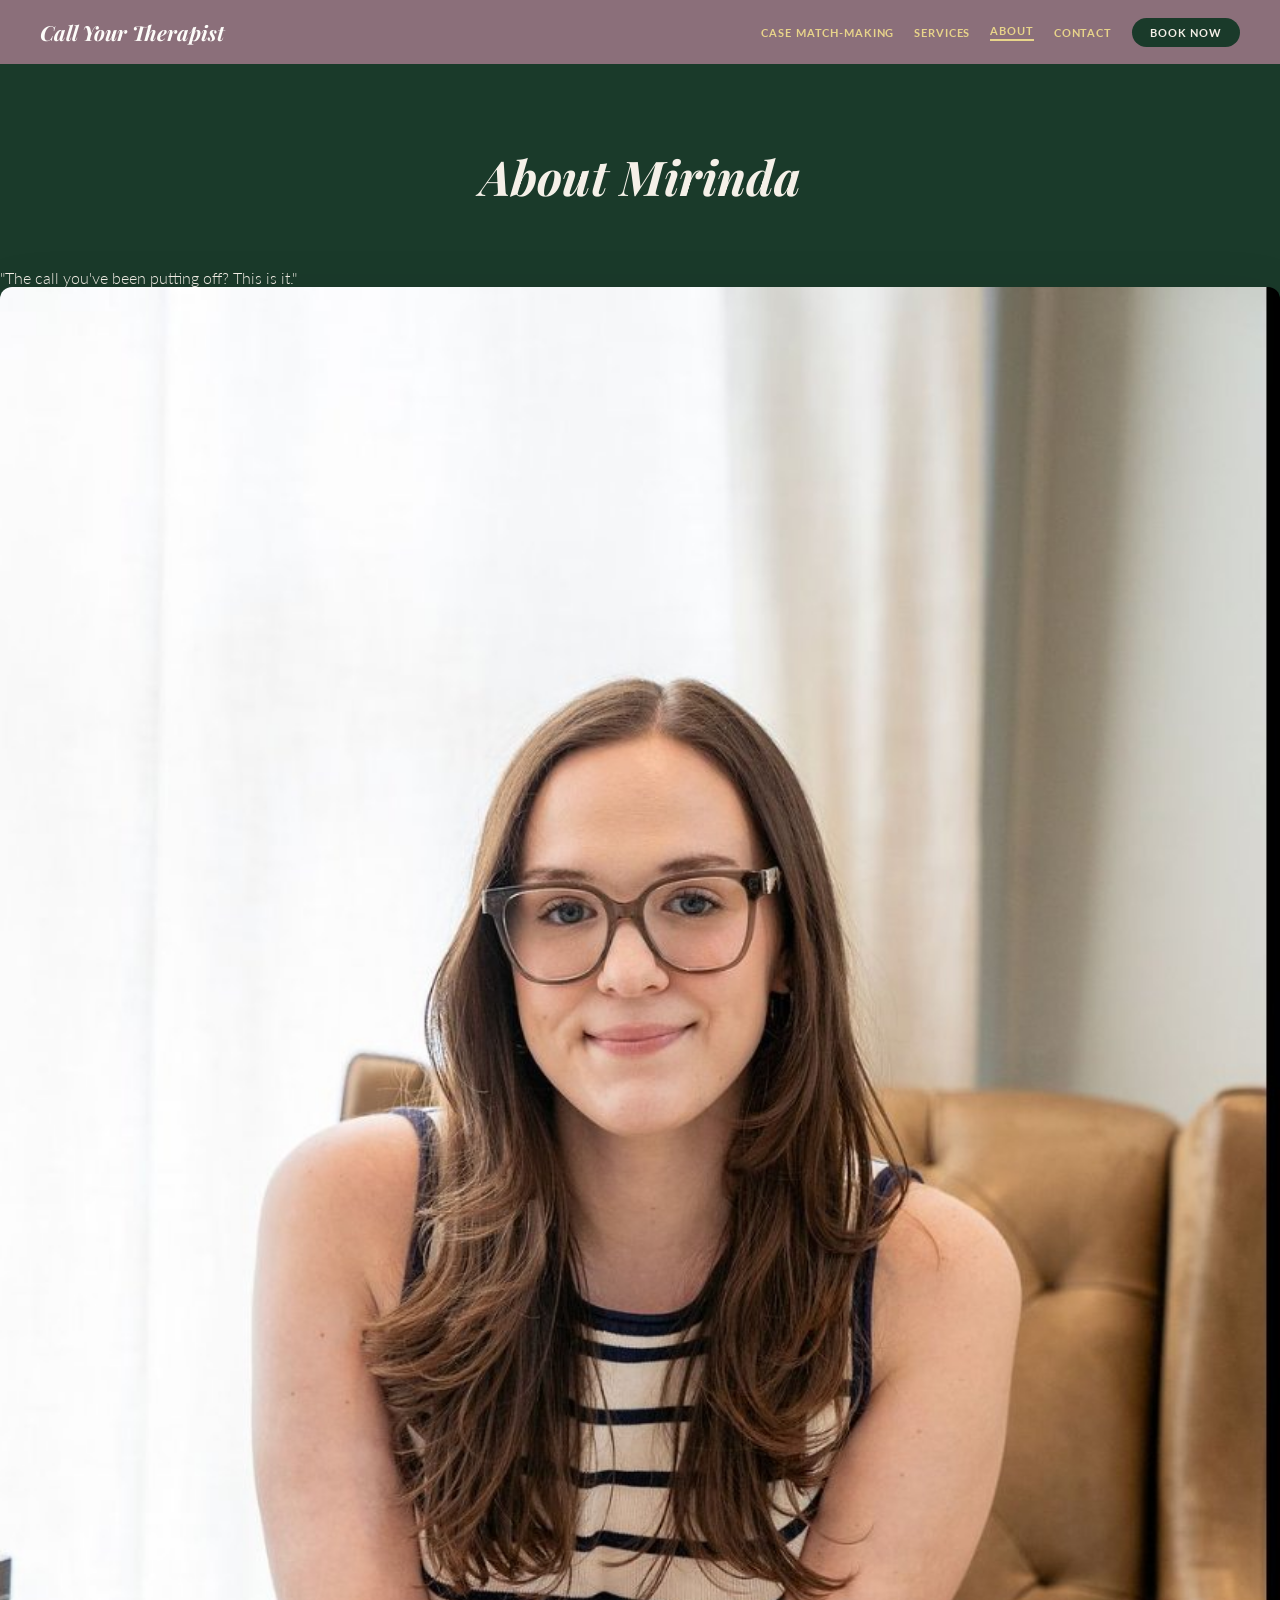
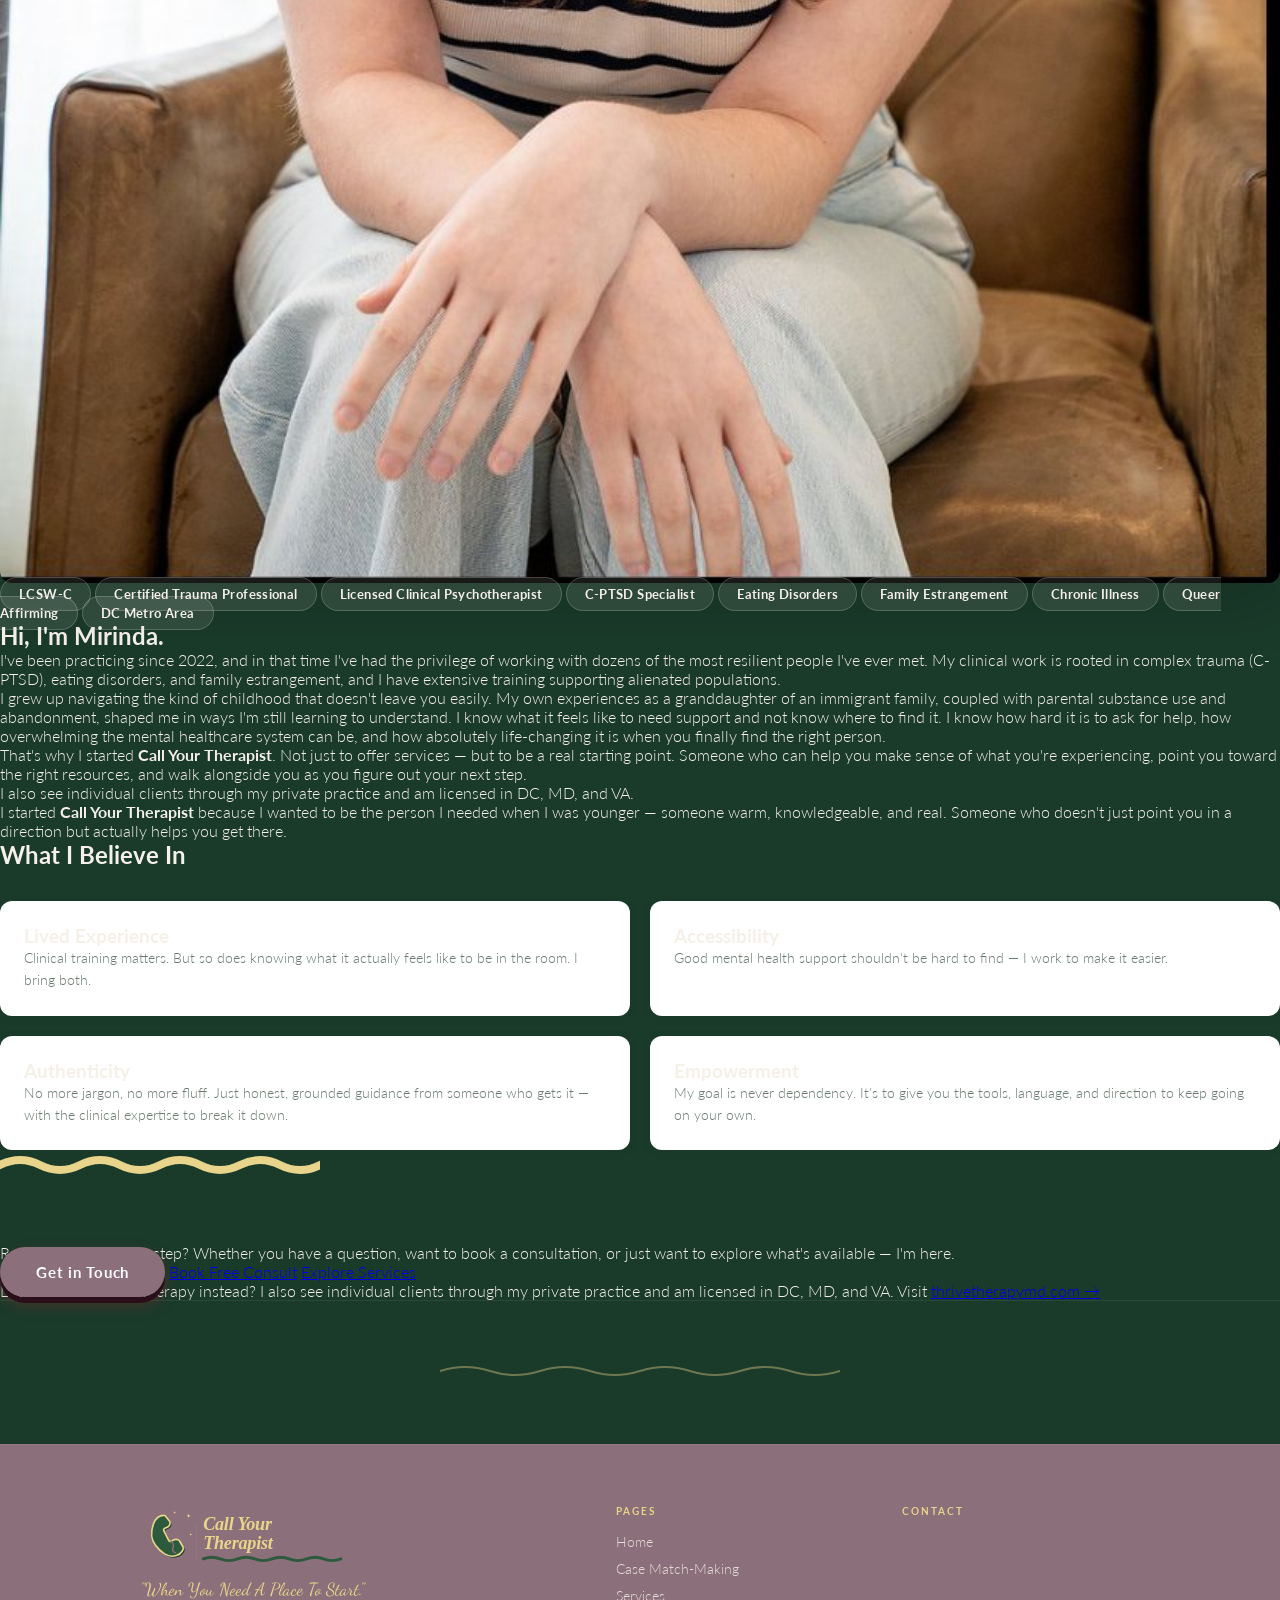
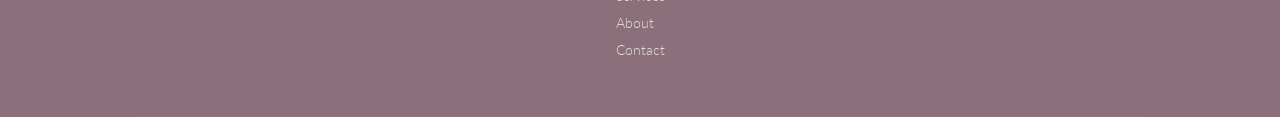
==== commit 3ead1c9c: "Add files via upload" ====
--- a/about.html
+++ b/about.html
@@ -5,6 +5,7 @@
 <meta name="viewport" content="width=device-width, initial-scale=1.0">
 <title>About — Call Your Therapist</title>
 <link href="https://fonts.googleapis.com/css2?family=Playfair+Display:ital,wght@0,700;1,400;1,700&family=Lato:wght@300;400;700&family=Dancing+Script:wght@600;700&family=Nunito:wght@300;400;600&display=swap" rel="stylesheet">
+
 
 <style>
   :root {
@@ -650,6 +651,34 @@
   .footer-socials a { display: inline-flex; align-items: center; justify-content: center; width: 34px; height: 34px; border-radius: 50%; border: 1px solid rgba(245,240,232,0.2); font-size: 13px; font-weight: 700; color: rgba(245,240,232,0.85) !important; text-decoration: none; margin-bottom: 0 !important; }
   .footer-bottom { max-width: 1000px; margin: 0 auto; padding: 20px 0; text-align: center; }
   .footer-bottom p { font-size: 11px; color: rgba(245,240,232,0.4); font-weight: 300; }
+
+  .about-page { background: var(--cream); }
+  .page-hero { background: var(--green-dark); padding: 80px 40px 60px; text-align: center; }
+  .page-hero h1 { font-family: 'Playfair Display', serif; font-style: italic; font-size: 3rem; color: var(--cream); margin-bottom: 0; }
+  .hero-divider { width: 60px; height: 2px; background: var(--lime); margin: 24px auto 0; opacity: 0.5; }
+  .eyebrow { font-size: 11px; font-weight: 700; letter-spacing: 0.12em; text-transform: uppercase; color: var(--lime); margin-bottom: 16px; display: block; }
+  .about-intro-strip { background: var(--lime); padding: 24px 40px; text-align: center; }
+  .about-intro-strip p { color: var(--green-dark); font-family: 'Playfair Display', serif; font-style: italic; font-size: 1.2rem; }
+  .about-body { display: grid; grid-template-columns: 400px 1fr; gap: 80px; max-width: 1100px; margin: 0 auto; padding: 80px 40px; align-items: start; }
+  .about-photo-col { position: sticky; top: 100px; }
+  .about-photo { width: 100%; border-radius: 12px; display: block; box-shadow: 0 20px 60px rgba(0,0,0,0.15); }
+  .credential-pills { display: flex; flex-wrap: wrap; gap: 8px; margin-top: 24px; }
+  .pill { background: var(--green-dark); color: var(--lime); font-size: 11px; font-weight: 700; letter-spacing: 0.06em; padding: 6px 14px; border-radius: 100px; }
+  .about-content h2 { font-family: 'Playfair Display', serif; font-size: 2rem; color: var(--green-dark); margin-bottom: 20px; margin-top: 40px; }
+  .about-content h2:first-child { margin-top: 0; }
+  .about-content p { color: #4a5a50; line-height: 1.85; font-size: 1rem; margin-bottom: 20px; }
+  .values-grid { display: grid; grid-template-columns: 1fr 1fr; gap: 20px; margin-top: 32px; }
+  .value-card { background: white; border-radius: 12px; padding: 24px; box-shadow: 0 2px 12px rgba(26,58,42,0.06); }
+  .value-card h4 { font-family: 'Playfair Display', serif; font-size: 1rem; color: var(--green-dark); margin-bottom: 8px; }
+  .value-card p { font-size: 0.875rem; color: #6a7a70; line-height: 1.6; margin: 0; }
+  .about-cta { background: var(--green-dark); border-radius: 16px; padding: 40px; margin-top: 48px; text-align: center; }
+  .about-cta h3 { font-family: 'Playfair Display', serif; font-style: italic; font-size: 1.5rem; color: var(--lime); margin-bottom: 12px; }
+  .about-cta p { color: rgba(245,240,232,0.8); margin-bottom: 24px; font-size: 0.95rem; }
+  @media (max-width: 768px) {
+    .about-body { grid-template-columns: 1fr; }
+    .about-photo-col { position: static; }
+    .values-grid { grid-template-columns: 1fr; }
+  }
 </style>
 </head>
 <body>
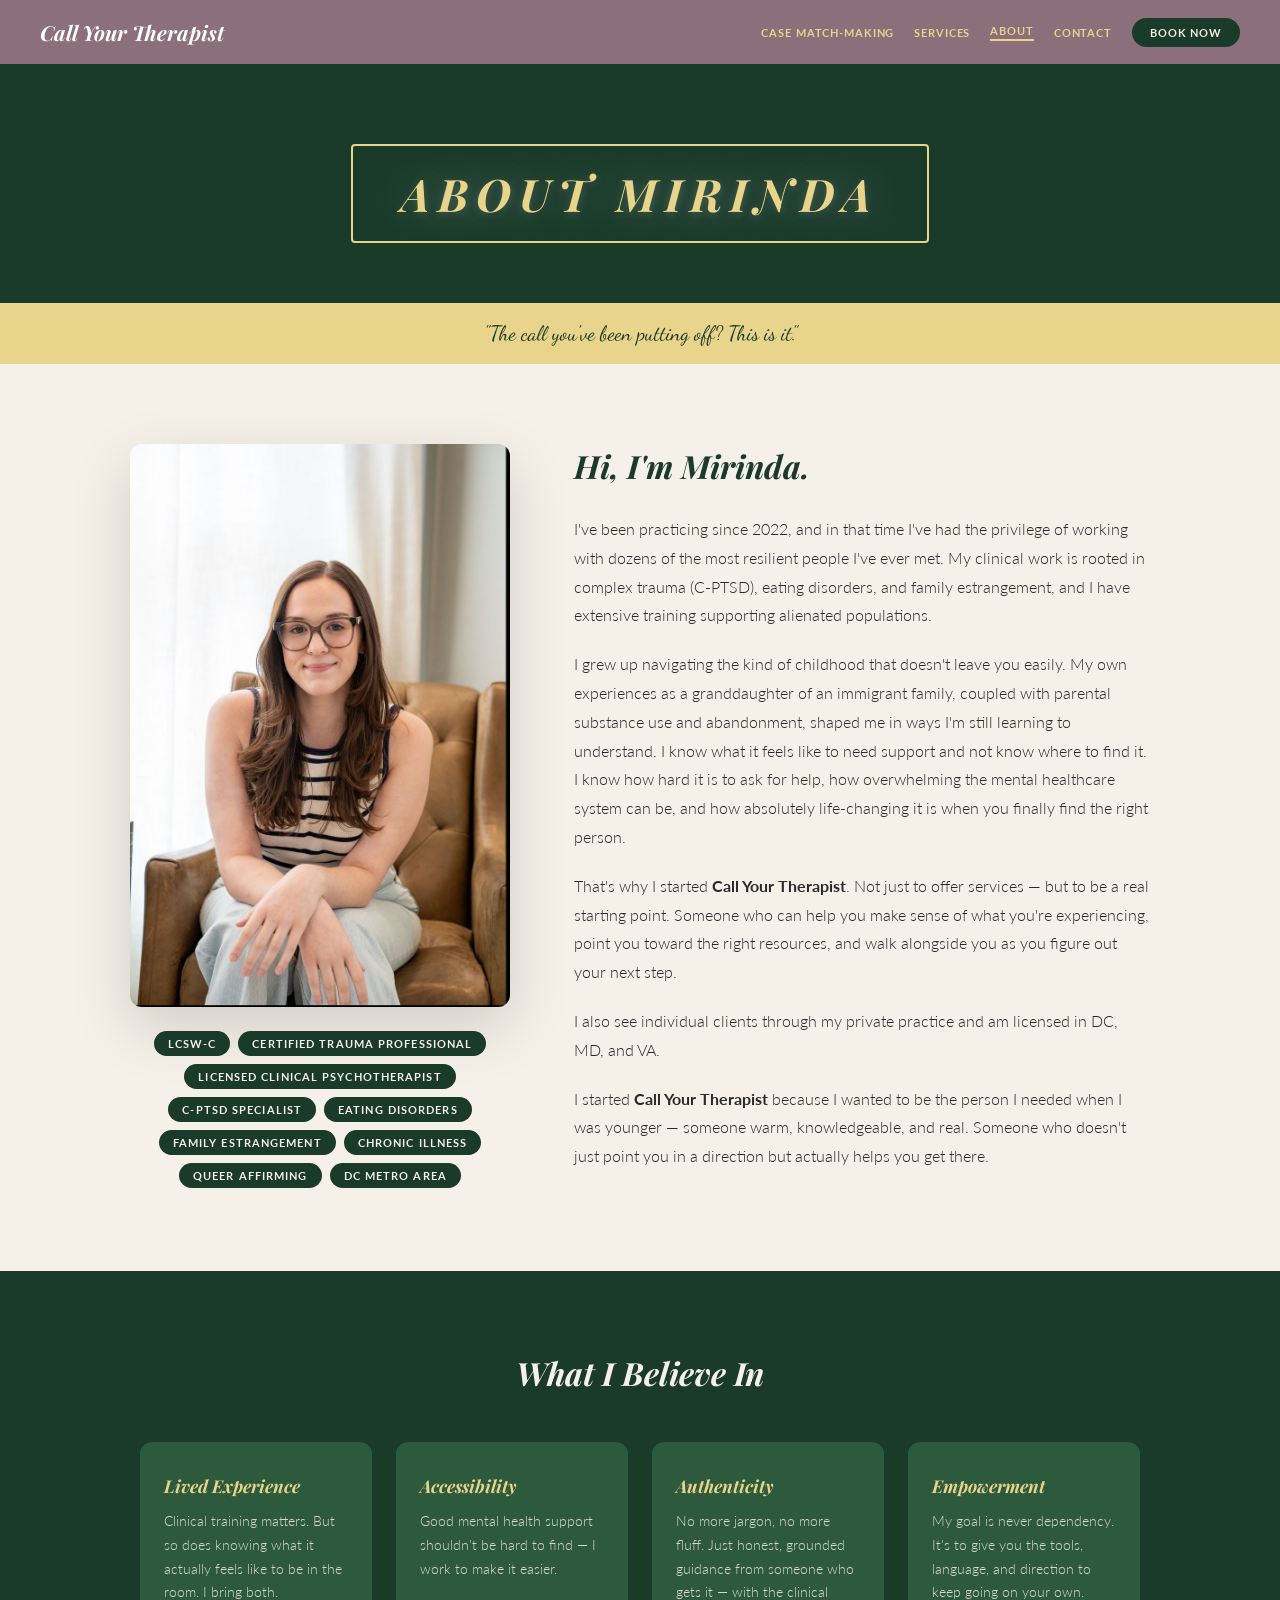
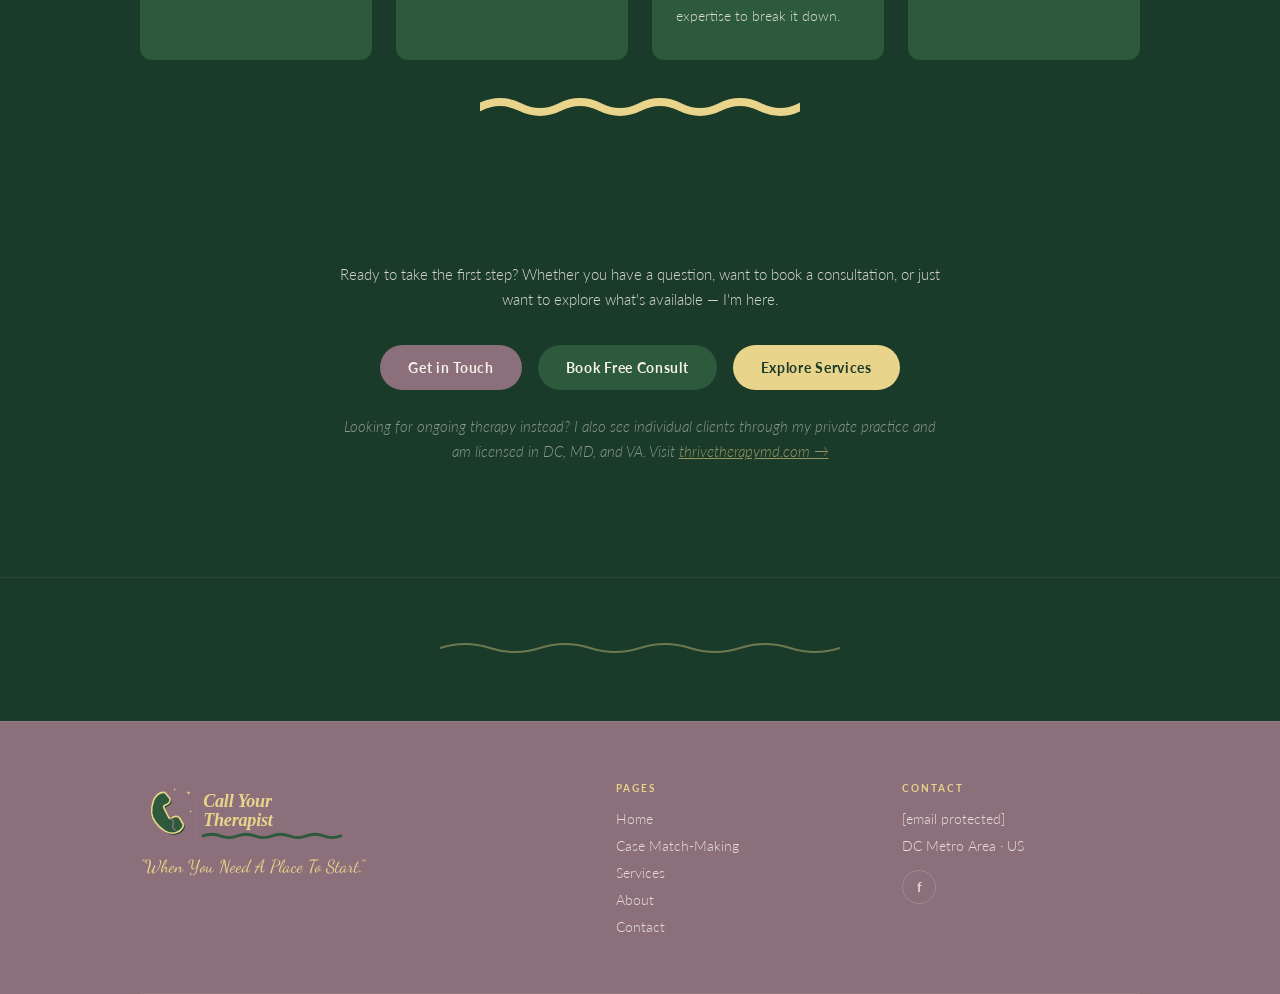
==== commit 8e1959bf: "Add files via upload" ====
--- a/about.html
+++ b/about.html
@@ -5,9 +5,8 @@
 <meta name="viewport" content="width=device-width, initial-scale=1.0">
 <title>About — Call Your Therapist</title>
 <link href="https://fonts.googleapis.com/css2?family=Playfair+Display:ital,wght@0,700;1,400;1,700&family=Lato:wght@300;400;700&family=Dancing+Script:wght@600;700&family=Nunito:wght@300;400;600&display=swap" rel="stylesheet">
-
-
 <style>
+  *, *::before, *::after { box-sizing: border-box; margin: 0; padding: 0; }
   :root {
     --green-dark: #1a3a2a;
     --green-mid: #2d5a3d;
@@ -18,20 +17,9 @@
     --cream: #f5f0e8;
     --white: #fdfcf9;
     --text-light: rgba(245,240,232,0.85);
-  }
-
-  * { margin: 0; padding: 0; box-sizing: border-box; }
-
-  html { scroll-behavior: smooth; }
-
-  body {
-    font-family: 'Lato', sans-serif;
-    background: var(--green-dark);
-    color: var(--cream);
-    overflow-x: hidden;
-    font-size: 16px;
-    font-weight: 300;
-  }
+    --butter: #e8d48a;
+  }
+  body { font-family: 'Lato', sans-serif; font-weight: 300; color: var(--green-dark); background: var(--cream); }
 
   /* NAV */
   nav {
@@ -59,585 +47,65 @@
   .nav-right a:hover { opacity: 0.7; }
   .nav-right a.active { border-bottom: 2px solid #e8d48a; padding-bottom: 2px; }
   .btn-book { background: var(--green-dark) !important; color: var(--cream) !important; padding: 8px 18px !important; border-radius: 100px; font-size: 11px !important; font-weight: 700 !important; border-bottom: none !important; text-transform: uppercase; letter-spacing: 0.08em; }
-  .btn-book:hover { opacity: 0.8 !important; }
-
-  /* ── HERO ── */
-  .hero {
-    min-height: 100vh;
-    background: var(--green-dark);
-    display: flex;
-    flex-direction: column;
-    align-items: center;
-    justify-content: center;
-    text-align: center;
-    padding: 80px 40px 120px;
-    position: relative;
-    overflow: hidden;
-  }
-
-  .hero-phone-bg {
-    position: absolute;
-    inset: 0;
-    background-image: url('[data-uri]');
-    background-size: 55%;
-    background-position: -15% 98%;
-    background-repeat: no-repeat;
-    opacity: 0.5;
-    pointer-events: none;
-  }
-
-  .hero::before {
-    content: '';
-    position: absolute;
-    inset: 0;
-    background: radial-gradient(ellipse 70% 60% at 50% 40%, rgba(74,124,90,0.2) 0%, transparent 70%);
-    pointer-events: none;
-  }
-
-  /* Retro grain texture */
-  .hero::after {
-    content: '';
-    position: absolute;
-    inset: 0;
-    background-image: url("data:image/svg+xml,%3Csvg viewBox='0 0 256 256' xmlns='http://www.w3.org/2000/svg'%3E%3Cfilter id='noise'%3E%3CfeTurbulence type='fractalNoise' baseFrequency='0.9' numOctaves='4' stitchTiles='stitch'/%3E%3C/filter%3E%3Crect width='100%25' height='100%25' filter='url(%23noise)' opacity='0.04'/%3E%3C/svg%3E");
-    pointer-events: none;
-    opacity: 0.4;
-  }
-
-  .hero-retro-line {
-    font-size: 11px;
-    font-weight: 700;
-    letter-spacing: 0.35em;
-    text-transform: uppercase;
-    color: var(--lime);
-    margin-bottom: 20px;
-    animation: fadeUp 0.7s ease both;
-    border: 1px solid var(--lime);
-    padding: 6px 18px;
-    border-radius: 2px;
-  }
-
-  .hero h1 {
+
+  /* PAGE HERO */
+  .page-hero { background: var(--green-dark); padding: 80px 40px 60px; text-align: center; }
+  .page-hero h1 {
+    display: inline-block;
     font-family: 'Playfair Display', serif;
     font-style: italic;
-    font-size: clamp(3rem, 8vw, 7rem);
+    font-size: clamp(1.8rem, 4vw, 2.8rem);
+    color: var(--butter);
     font-weight: 700;
-    color: var(--cream);
-    line-height: 1.05;
-    margin-bottom: 10px;
-    animation: fadeUp 0.9s ease both;
-    text-shadow: 3px 3px 0px rgba(158,42,43,0.3);
+    letter-spacing: 0.18em;
+    text-transform: uppercase;
+    border: 2px solid var(--butter);
+    padding: 18px 48px;
+    border-radius: 4px;
       text-shadow: 0 0 40px rgba(255,255,255,0.3), 0 2px 8px rgba(255,255,255,0.15);
   }
 
-  .hero h1 span { color: var(--lime); }
-
-  .hero-divider {
-    width: 80px;
-    height: 2px;
-    background: var(--lime);
-    margin: 20px auto;
-    animation: fadeUp 0.9s 0.1s ease both;
-  }
-
-  .hero-slogan {
-    font-size: clamp(0.85rem, 1.8vw, 1.1rem);
-    font-weight: 300;
-    color: var(--text-light);
-    letter-spacing: 0.2em;
-    text-transform: uppercase;
-    margin-bottom: 52px;
-    animation: fadeUp 0.9s 0.15s ease both;
-  }
-
-  .hero-btns {
-    display: flex;
-    gap: 16px;
-    flex-wrap: wrap;
-    justify-content: center;
-    animation: fadeUp 0.9s 0.3s ease both;
-  }
-
-  .btn-primary {
-    background: var(--coral);
-    color: white;
-    padding: 16px 36px;
-    border-radius: 100px;
-    font-size: 15px;
-    font-weight: 700;
-    text-decoration: none;
-    letter-spacing: 0.05em;
-    transition: all 0.15s ease;
-    border: none;
-    cursor: pointer;
-    box-shadow: 0 6px 0px #2a0f1a, 0 8px 16px rgba(158,42,43,0.35);
-    position: relative;
-    top: 0;
-  }
-
-  .btn-primary:hover {
-    background: var(--coral-light);
-    box-shadow: 0 4px 0px #2a0f1a, 0 6px 12px rgba(158,42,43,0.3);
-    top: 2px;
-  }
-
-  .btn-primary:active {
-    box-shadow: 0 1px 0px #2a0f1a, 0 2px 6px rgba(158,42,43,0.2);
-    top: 5px;
-  }
-
-  .btn-outline {
-    background: transparent;
-    color: var(--cream);
-    padding: 16px 36px;
-    border-radius: 100px;
-    font-size: 15px;
-    font-weight: 700;
-    text-decoration: none;
-    letter-spacing: 0.05em;
-    border: 2px solid rgba(245,240,232,0.4);
-    transition: all 0.15s ease;
-    cursor: pointer;
-    box-shadow: 0 6px 0px rgba(0,0,0,0.3), 0 8px 16px rgba(0,0,0,0.2);
-    position: relative;
-    top: 0;
-  }
-
-  .btn-outline:hover {
-    border-color: var(--cream);
-    box-shadow: 0 4px 0px rgba(0,0,0,0.3), 0 6px 12px rgba(0,0,0,0.15);
-    top: 2px;
-  }
-
-  .btn-outline:active {
-    box-shadow: 0 1px 0px rgba(0,0,0,0.3);
-    top: 5px;
-  }
-
-  .hero-scroll {
-    position: absolute;
-    bottom: 36px;
-    left: 50%;
-    transform: translateX(-50%);
-    display: flex;
-    flex-direction: column;
-    align-items: center;
-    gap: 6px;
-    animation: fadeUp 1s 0.6s ease both;
-  }
-
-  .scroll-arrow {
-    width: 22px;
-    height: 22px;
-    border-right: 2px solid rgba(245,240,232,0.35);
-    border-bottom: 2px solid rgba(245,240,232,0.35);
-    transform: rotate(45deg);
-    animation: bounceDown 2s ease-in-out infinite;
-  }
-
-  @keyframes bounceDown {
-    0%, 100% { transform: rotate(45deg) translateY(0); opacity: 0.35; }
-    50% { transform: rotate(45deg) translateY(5px); opacity: 0.7; }
-  }
-
-  /* ── INTRO SECTION ── */
-  .intro {
-    background: var(--cream);
-    color: var(--green-dark);
-    padding: 100px 40px;
-    text-align: center;
-  }
-
-  .intro-inner { max-width: 780px; margin: 0 auto; }
-
-  .section-tag {
-    display: inline-block;
-    font-size: 11px;
-    font-weight: 700;
-    letter-spacing: 0.2em;
-    text-transform: uppercase;
-    color: var(--coral);
-    margin-bottom: 20px;
-  }
-
-  .intro h2 {
-    font-family: 'Playfair Display', serif;
-    font-style: italic;
-    font-size: clamp(2rem, 4vw, 3.2rem);
-    font-weight: 700;
-    color: var(--green-dark);
-    line-height: 1.2;
-    margin-bottom: 28px;
-  }
-
-  .intro p {
-    font-family: 'Lato', sans-serif; font-weight: 300;
-    font-size: 18px;
-    line-height: 1.85;
-    color: #3a4a40;
-    margin-bottom: 18px;
-  }
-
-  .cursive {
-    font-family: 'Dancing Script', cursive;
-    font-size: 1.25em;
-    color: var(--coral);
-  }
-
-  .intro p strong { color: var(--green-dark); font-weight: 700; }
-
-  .intro-closing {
-    font-family: 'Dancing Script', cursive;
-    font-weight: 600;
-    font-size: 1.6rem;
-    color: var(--coral);
-    margin-top: 32px;
-  }
-
-  /* ── SERVICES ── */
-  .services {
-    background: var(--lime);
-    padding: 100px 40px;
-    color: var(--green-dark);
-  }
-
-  .services-header { text-align: center; margin-bottom: 60px; }
-
-  .services-header h2 {
-    font-family: 'Playfair Display', serif;
-    font-style: italic;
-    font-size: clamp(2.2rem, 4vw, 3.5rem);
-    font-weight: 700;
-    color: var(--green-dark);
-    margin-bottom: 12px;
-  }
-
-  .services-header p { font-size: 16px; color: rgba(26,58,42,0.7); max-width: 500px; margin: 0 auto; }
-
-  .services-grid {
-    display: grid;
-    grid-template-columns: repeat(4, 1fr);
-    gap: 20px;
-    max-width: 1100px;
-    margin: 0 auto;
-  }
-
-  .service-card {
-    background: var(--green-dark);
-    border-radius: 20px;
-    padding: 36px 30px;
-    color: var(--cream);
-    transition: transform 0.3s ease, box-shadow 0.3s ease, background 0.3s ease;
-    position: relative;
-    overflow: hidden;
-    text-align: center;
-    box-shadow: 0 4px 20px rgba(0,0,0,0.2);
-    cursor: pointer;
-  }
-
-  .service-card::before {
-    content: '';
-    position: absolute;
-    top: 0; left: 0; right: 0;
-    height: 3px;
-    background: linear-gradient(90deg, var(--coral), var(--lime));
-    transition: opacity 0.3s ease;
-  }
-
-  .service-card::after {
-    content: '';
-    position: absolute;
-    inset: 0;
-    background: radial-gradient(circle at 50% 0%, rgba(212,232,74,0.08) 0%, transparent 70%);
-    opacity: 0;
-    transition: opacity 0.3s ease;
-  }
-
-  .service-card:hover {
-    transform: translateY(-10px) scale(1.02);
-    box-shadow: 0 24px 50px rgba(0,0,0,0.35);
-    background: var(--green-mid);
-  }
-
-  .service-card:hover::after { opacity: 1; }
-
-  .service-card h3 {
-    font-family: 'Playfair Display', serif;
-    font-style: italic;
-    font-size: 1.3rem;
-    font-weight: 700;
-    margin-bottom: 10px;
-    color: var(--cream);
-    transition: color 0.3s ease;
-  }
-
-  .service-card:hover h3 { color: var(--lime); }
-
-  .service-card .price {
-    font-size: 13px;
-    font-weight: 700;
-    color: var(--coral);
-    letter-spacing: 0.05em;
-    margin-bottom: 12px;
-  }
-
-  .service-card p {
-    font-size: 14px;
-    line-height: 1.65;
-    color: var(--text-light);
-  }
-
-  .service-card .audience-tag {
-    display: inline-block;
-    margin-top: 16px;
-    font-size: 10px;
-    font-weight: 700;
-    letter-spacing: 0.15em;
-    text-transform: uppercase;
-    padding: 4px 12px;
-    border-radius: 100px;
-    background: rgba(212,232,74,0.15);
-    color: var(--lime);
-  }
-
-  /* ── ABOUT ── */
-  .about {
-    background: var(--green-mid);
-    padding: 100px 40px;
-    color: var(--cream);
-  }
-
-  .about-inner {
-    max-width: 860px;
-    margin: 0 auto;
-  }
-
-  .about h2 {
-    font-family: 'Playfair Display', serif;
-    font-style: italic;
-    font-size: clamp(2rem, 4vw, 3rem);
-    font-weight: 700;
-    color: var(--cream);
-    margin-bottom: 36px;
-    line-height: 1.2;
-  }
-
-  .about h2 span { color: var(--lime); }
-
-  .about p {
-    font-family: 'Lato', sans-serif;
-    font-size: 15px;
-    line-height: 1.9;
-    color: var(--text-light);
-    margin-bottom: 22px;
-    font-weight: 300;
-    letter-spacing: 0.01em;
-  }
-
-  .about-credentials {
-    display: flex;
-    flex-wrap: wrap;
-    gap: 12px;
-    margin-top: 36px;
-    justify-content: center;
-  }
-
-  .cred-pill {
-    background: rgba(245,240,232,0.1);
-    border: 1px solid rgba(245,240,232,0.2);
-    color: var(--cream);
-    padding: 8px 18px;
-    border-radius: 100px;
-    font-size: 13px;
-    font-weight: 700;
-    letter-spacing: 0.03em;
-  }
-
-  .about .section-tag {
-    font-family: 'Lato', sans-serif;
-    font-weight: 300;
-  }
-
-  /* ── AUDIENCES ── */
-  .audiences {
-    background: var(--green-dark);
-    padding: 100px 40px;
-  }
-
-  .audiences-header { text-align: center; margin-bottom: 60px; }
-
-  .audiences-header h2 {
-    font-family: 'Playfair Display', serif;
-    font-style: italic;
-    font-size: clamp(2rem, 4vw, 3.2rem);
-    font-weight: 700;
-    color: var(--cream);
-    margin-bottom: 12px;
-  }
-
-  .audiences-header p { font-size: 16px; color: var(--text-light); max-width: 500px; margin: 0 auto; }
-
-  .audiences-grid {
-    display: grid;
-    grid-template-columns: repeat(2, 1fr);
-    gap: 16px;
-    max-width: 800px;
-    margin: 0 auto;
-  }
-
-  .audience-card {
-    background: rgba(255,255,255,0.05);
-    border: 1px solid rgba(245,240,232,0.1);
-    border-radius: 18px;
-    padding: 32px 26px;
-    transition: all 0.25s ease;
-    cursor: default;
-    text-align: center;
-  }
-
-  .audience-card:hover {
-    background: rgba(255,255,255,0.09);
-    border-color: var(--coral);
-    transform: translateY(-3px);
-  }
-
-  .audience-emoji { font-size: 32px; margin-bottom: 14px; }
-
-  .audience-card h3 {
-    font-family: 'Playfair Display', serif;
-    font-style: italic;
-    font-size: 1.2rem;
-    font-weight: 700;
-    color: var(--cream);
-    margin-bottom: 10px;
-  }
-
-  .audience-card p { font-size: 14px; line-height: 1.65; color: var(--text-light); }
-
-  /* ── CONTACT ── */
-  .contact {
-    background: var(--coral);
-    padding: 100px 40px;
-    text-align: center;
-    color: white;
-  }
-
-  .contact-inner { max-width: 680px; margin: 0 auto; }
-
-  .contact h2 {
-    font-family: 'Playfair Display', serif;
-    font-style: italic;
-    font-size: clamp(2rem, 4vw, 3.2rem);
-    font-weight: 700;
-    color: white;
-    margin-bottom: 16px;
-  }
-
-  .contact p {
-    font-size: 17px;
-    line-height: 1.75;
-    color: rgba(255,255,255,0.9);
-    margin-bottom: 14px;
-  }
-
-  .contact-form {
-    margin-top: 44px;
-    display: flex;
-    flex-direction: column;
-    gap: 14px;
-    text-align: left;
-  }
-
-  .form-row { display: grid; grid-template-columns: 1fr 1fr; gap: 14px; }
-
-  .contact-form input,
-  .contact-form textarea,
-  .contact-form select {
-    width: 100%;
-    padding: 16px 20px;
-    border-radius: 12px;
-    border: none;
-    background: rgba(255,255,255,0.2);
-    color: white;
-    font-family: 'Lato', sans-serif; font-weight: 300;
-    font-size: 15px;
-    outline: none;
-    transition: background 0.2s;
-  }
-
-  .contact-form input::placeholder,
-  .contact-form textarea::placeholder { color: rgba(255,255,255,0.65); }
-
-  .contact-form input:focus,
-  .contact-form textarea:focus { background: rgba(255,255,255,0.28); }
-
-  .contact-form textarea { min-height: 130px; resize: vertical; }
-
-  .btn-submit {
-    background: var(--green-dark);
-    color: var(--cream);
-    border: none;
-    padding: 18px 40px;
-    border-radius: 100px;
-    font-family: 'Lato', sans-serif; font-weight: 300;
-    font-size: 15px;
-    font-weight: 700;
-    letter-spacing: 0.05em;
-    cursor: pointer;
-    transition: all 0.2s ease;
-    margin-top: 8px;
-    align-self: center;
-    width: 100%;
-  }
-
-  .btn-submit:hover { background: var(--green-mid); transform: translateY(-2px); }
-
-  .therapy-link {
-    margin-top: 48px;
-    padding-top: 40px;
-    border-top: 1px solid rgba(255,255,255,0.25);
-  }
-
-  .therapy-link p {
-    font-size: 15px;
-    color: rgba(255,255,255,0.85);
-    margin-bottom: 14px;
-  }
-
-  .therapy-link a {
-    color: white;
-    font-weight: 700;
-    text-decoration: underline;
-    text-underline-offset: 3px;
-  }
- ── */
-  
-
-  /* ── ANIMATIONS ── */
-  @keyframes fadeUp {
-    from { opacity: 0; transform: translateY(24px); }
-    to   { opacity: 1; transform: translateY(0); }
-  }
-
-  @keyframes float {
-    0%, 100% { transform: translateY(0); }
-    50% { transform: translateY(-10px); }
-  }
-
-  @keyframes scrollLine {
-    0% { opacity: 1; transform: scaleY(1); transform-origin: top; }
-    100% { opacity: 0; transform: scaleY(0); transform-origin: top; }
-  }
-
-  /* ── RESPONSIVE ── */
-  @media (max-width: 768px) {
-    nav { padding: 0 20px; }
-    .nav-links { display: none; }
-    .hero { padding: 60px 24px 100px; }
-    .intro, .services, .about, .audiences, .contact { padding: 70px 24px; }
-    .form-row { grid-template-columns: 1fr; }
-  }
-
+  /* INTRO STRIP */
+  .intro-strip { background: var(--butter); padding: 18px 40px; text-align: center; }
+  .intro-strip p { font-family: 'Dancing Script', cursive; font-size: 1.3rem; color: var(--green-dark); }
+
+  /* ABOUT LAYOUT */
+  .about-layout { max-width: 1100px; margin: 0 auto; display: grid; grid-template-columns: 380px 1fr; gap: 64px; padding: 80px 40px; align-items: start; }
+  .about-photo-col { position: sticky; top: 96px; }
+  .about-photo { width: 100%; border-radius: 12px; display: block; box-shadow: 0 20px 60px rgba(0,0,0,0.15); }
+
+  /* CRED PILLS */
+  .cred-pills { display: flex; flex-wrap: wrap; gap: 8px; margin-top: 24px; justify-content: center; }
+  .cred-pill { background: var(--green-dark); color: var(--cream); font-size: 11px; font-weight: 700; letter-spacing: 0.1em; text-transform: uppercase; padding: 6px 14px; border-radius: 100px; }
+
+  /* BIO */
+  .about-bio h2 { font-family: 'Playfair Display', serif; font-style: italic; font-size: 2rem; color: var(--green-dark); margin-bottom: 28px; font-weight: 700; }
+  .about-bio p { font-size: 16px; line-height: 1.8; color: #2a2a2a; margin-bottom: 20px; font-weight: 300; }
+
+  /* VALUES */
+  .values-section { background: var(--green-dark); padding: 80px 40px; }
+  .values-section h2 { font-family: 'Playfair Display', serif; font-style: italic; font-size: 2rem; color: var(--cream); text-align: center; margin-bottom: 48px; font-weight: 700; }
+  .values-grid { max-width: 1000px; margin: 0 auto; display: grid; grid-template-columns: repeat(4, 1fr); gap: 24px; }
+  .value-card { background: var(--green-mid); border-radius: 12px; padding: 32px 24px; }
+  .value-card h3 { font-family: 'Playfair Display', serif; font-style: italic; font-size: 1.1rem; color: var(--butter); margin-bottom: 12px; font-weight: 700; }
+  .value-card p { font-size: 14px; line-height: 1.7; color: var(--text-light); font-weight: 300; }
+
+  /* SQUIGGLE */
+  .squiggle-divider { display: flex; justify-content: center; padding: 32px 0 0; }
+
+  /* CTA */
+  .cta-section { background: var(--green-dark); padding: 0 40px 80px; text-align: center; }
+  .cta-inner { max-width: 600px; margin: 0 auto; }
+  .cta-inner p { font-size: 15px; color: var(--text-light); margin-bottom: 32px; font-weight: 300; line-height: 1.7; }
+  .cta-buttons { display: flex; gap: 16px; justify-content: center; flex-wrap: wrap; }
+  .btn-primary { background: var(--coral); color: var(--cream); padding: 14px 28px; border-radius: 100px; font-size: 14px; font-weight: 700; text-decoration: none; letter-spacing: 0.05em; transition: all 0.2s; }
+  .btn-primary:hover { background: var(--coral-light); }
+  .btn-secondary { background: var(--green-mid); color: var(--cream); padding: 14px 28px; border-radius: 100px; font-size: 14px; font-weight: 700; text-decoration: none; letter-spacing: 0.05em; transition: all 0.2s; }
+  .btn-secondary:hover { opacity: 0.8; }
+  .btn-tertiary { background: var(--butter); color: var(--green-dark); padding: 14px 28px; border-radius: 100px; font-size: 14px; font-weight: 700; text-decoration: none; letter-spacing: 0.05em; transition: all 0.2s; }
+  .btn-tertiary:hover { opacity: 0.8; }
+  .therapy-note { font-size: 13px; color: var(--text-light); opacity: 0.6; margin-top: 24px; font-style: italic; }
+  .therapy-note a { color: var(--butter); }
 
   /* FOOTER */
   footer { background: #8B6F7A; border-top: 1px solid rgba(245,240,232,0.08); padding: 60px 40px 0; }
@@ -651,40 +119,12 @@
   .footer-socials a { display: inline-flex; align-items: center; justify-content: center; width: 34px; height: 34px; border-radius: 50%; border: 1px solid rgba(245,240,232,0.2); font-size: 13px; font-weight: 700; color: rgba(245,240,232,0.85) !important; text-decoration: none; margin-bottom: 0 !important; }
   .footer-bottom { max-width: 1000px; margin: 0 auto; padding: 20px 0; text-align: center; }
   .footer-bottom p { font-size: 11px; color: rgba(245,240,232,0.4); font-weight: 300; }
-
-  .about-page { background: var(--cream); }
-  .page-hero { background: var(--green-dark); padding: 80px 40px 60px; text-align: center; }
-  .page-hero h1 { font-family: 'Playfair Display', serif; font-style: italic; font-size: 3rem; color: var(--cream); margin-bottom: 0; }
-  .hero-divider { width: 60px; height: 2px; background: var(--lime); margin: 24px auto 0; opacity: 0.5; }
-  .eyebrow { font-size: 11px; font-weight: 700; letter-spacing: 0.12em; text-transform: uppercase; color: var(--lime); margin-bottom: 16px; display: block; }
-  .about-intro-strip { background: var(--lime); padding: 24px 40px; text-align: center; }
-  .about-intro-strip p { color: var(--green-dark); font-family: 'Playfair Display', serif; font-style: italic; font-size: 1.2rem; }
-  .about-body { display: grid; grid-template-columns: 400px 1fr; gap: 80px; max-width: 1100px; margin: 0 auto; padding: 80px 40px; align-items: start; }
-  .about-photo-col { position: sticky; top: 100px; }
-  .about-photo { width: 100%; border-radius: 12px; display: block; box-shadow: 0 20px 60px rgba(0,0,0,0.15); }
-  .credential-pills { display: flex; flex-wrap: wrap; gap: 8px; margin-top: 24px; }
-  .pill { background: var(--green-dark); color: var(--lime); font-size: 11px; font-weight: 700; letter-spacing: 0.06em; padding: 6px 14px; border-radius: 100px; }
-  .about-content h2 { font-family: 'Playfair Display', serif; font-size: 2rem; color: var(--green-dark); margin-bottom: 20px; margin-top: 40px; }
-  .about-content h2:first-child { margin-top: 0; }
-  .about-content p { color: #4a5a50; line-height: 1.85; font-size: 1rem; margin-bottom: 20px; }
-  .values-grid { display: grid; grid-template-columns: 1fr 1fr; gap: 20px; margin-top: 32px; }
-  .value-card { background: white; border-radius: 12px; padding: 24px; box-shadow: 0 2px 12px rgba(26,58,42,0.06); }
-  .value-card h4 { font-family: 'Playfair Display', serif; font-size: 1rem; color: var(--green-dark); margin-bottom: 8px; }
-  .value-card p { font-size: 0.875rem; color: #6a7a70; line-height: 1.6; margin: 0; }
-  .about-cta { background: var(--green-dark); border-radius: 16px; padding: 40px; margin-top: 48px; text-align: center; }
-  .about-cta h3 { font-family: 'Playfair Display', serif; font-style: italic; font-size: 1.5rem; color: var(--lime); margin-bottom: 12px; }
-  .about-cta p { color: rgba(245,240,232,0.8); margin-bottom: 24px; font-size: 0.95rem; }
-  @media (max-width: 768px) {
-    .about-body { grid-template-columns: 1fr; }
-    .about-photo-col { position: static; }
-    .values-grid { grid-template-columns: 1fr; }
-  }
 </style>
 </head>
 <body>
 
 <nav>
-  <a href="index.html" class="nav-brand">Call Your Therapist</a>
+  <a href="call-your-therapist.html" class="nav-brand">Call Your Therapist</a>
   <div class="nav-right">
     <a href="case-matchmaking.html">Case Match-Making</a>
     <a href="services.html">Services</a>
@@ -787,7 +227,7 @@
     </div>
     <div class="footer-links-col">
       <h4>Pages</h4>
-      <a href="index.html">Home</a>
+      <a href="call-your-therapist.html">Home</a>
       <a href="case-matchmaking.html">Case Match-Making</a>
     <a href="services.html">Services</a>
       <a href="about.html">About</a>
@@ -795,4 +235,7 @@
     </div>
     <div class="footer-contact-col">
       <h4>Contact</h4>
-      <a href="/cdn-cgi/l/email-protection#d0b3b1bcbca5a2a4b8b5a2b1a0b9a3a490b7bdb1b9bcfeb3bfbd" style="color:inherit"><span class="__cf_email__" data-cfemail="84e7e5e8e8f1f6f0ece1f6e5f4edf7f0c4+      <a href="/cdn-cgi/l/email-protection#97f4f6fbfbe2e5e3fff2e5f6e7fee4e3d7f0faf6fefbb9f4f8fa"><span class="__cf_email__" data-cfemail="e98a8885859c9b9d818c9b8899809a9da98e84888085c78a8684">[email&#160;protected]</span></a>
+      <p>DC Metro Area · US</p>
+      <div class="footer-socials">
+        <a href="#">f</a>
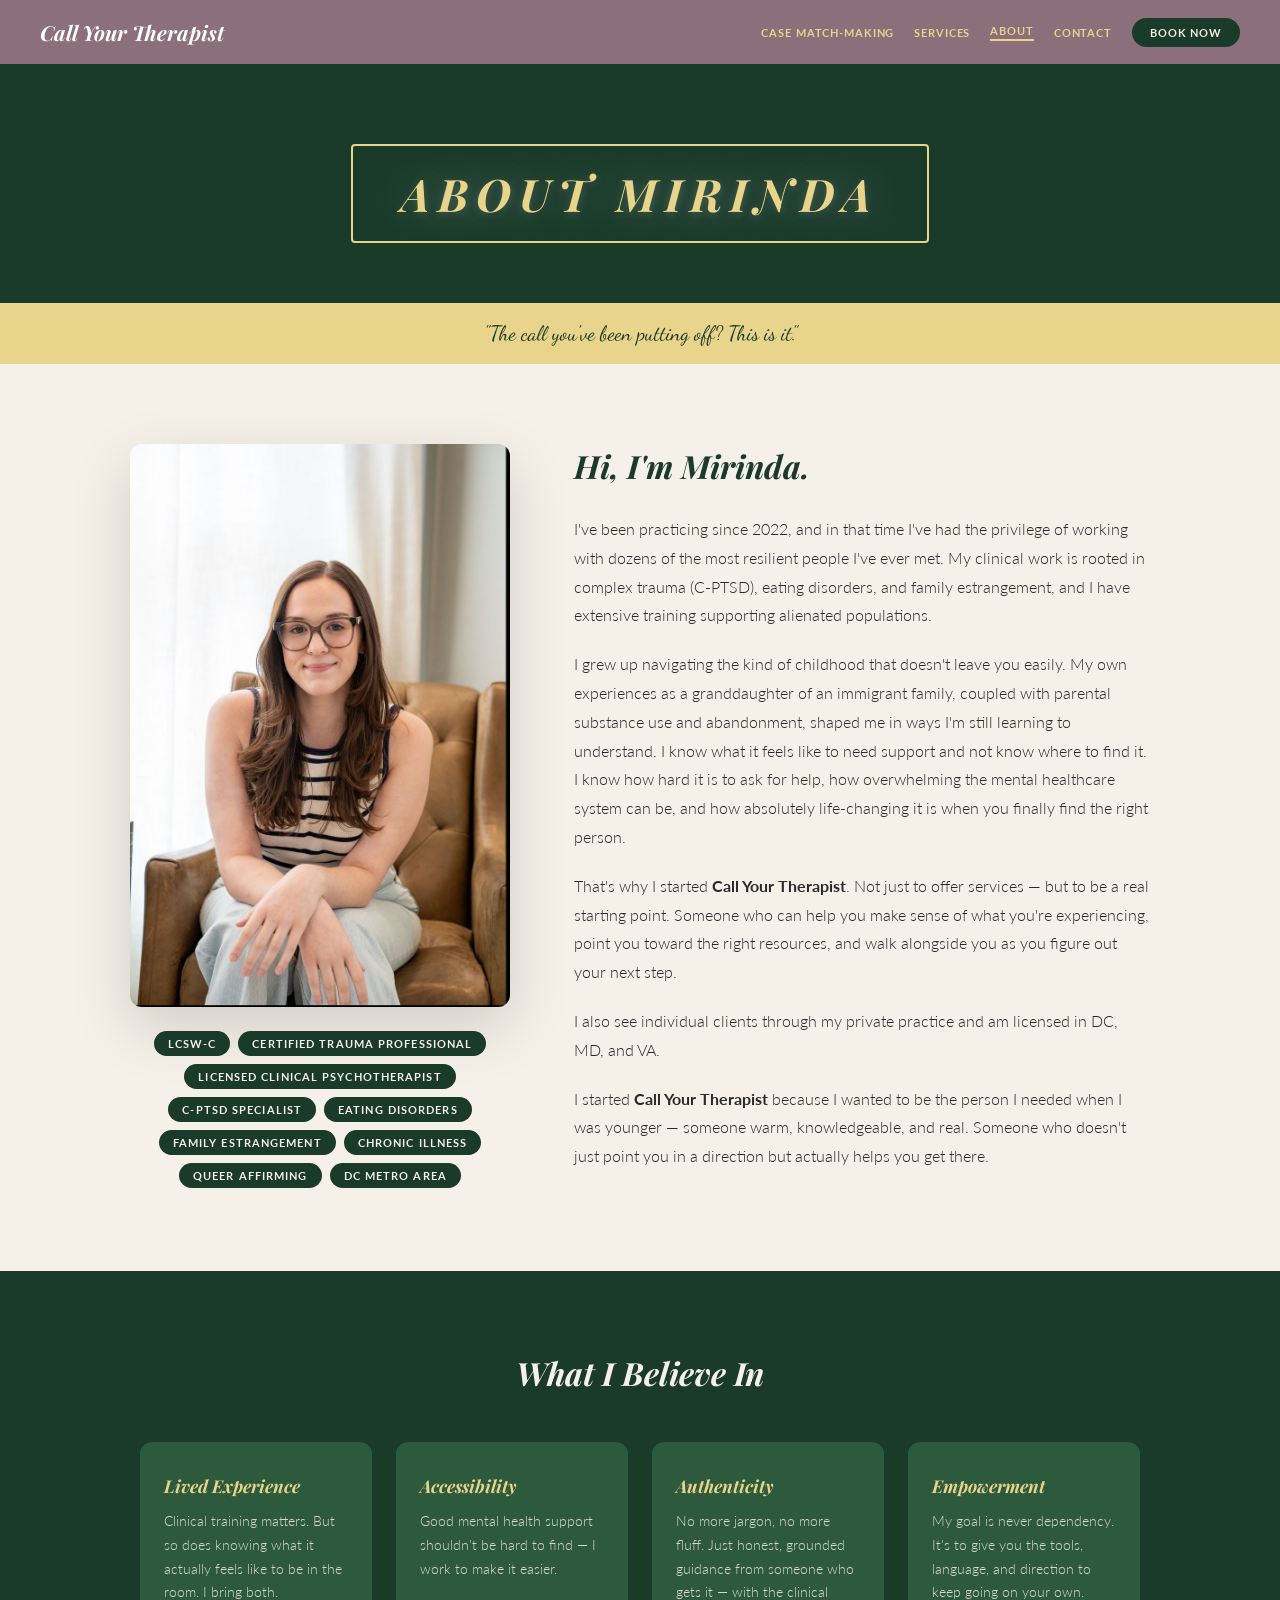
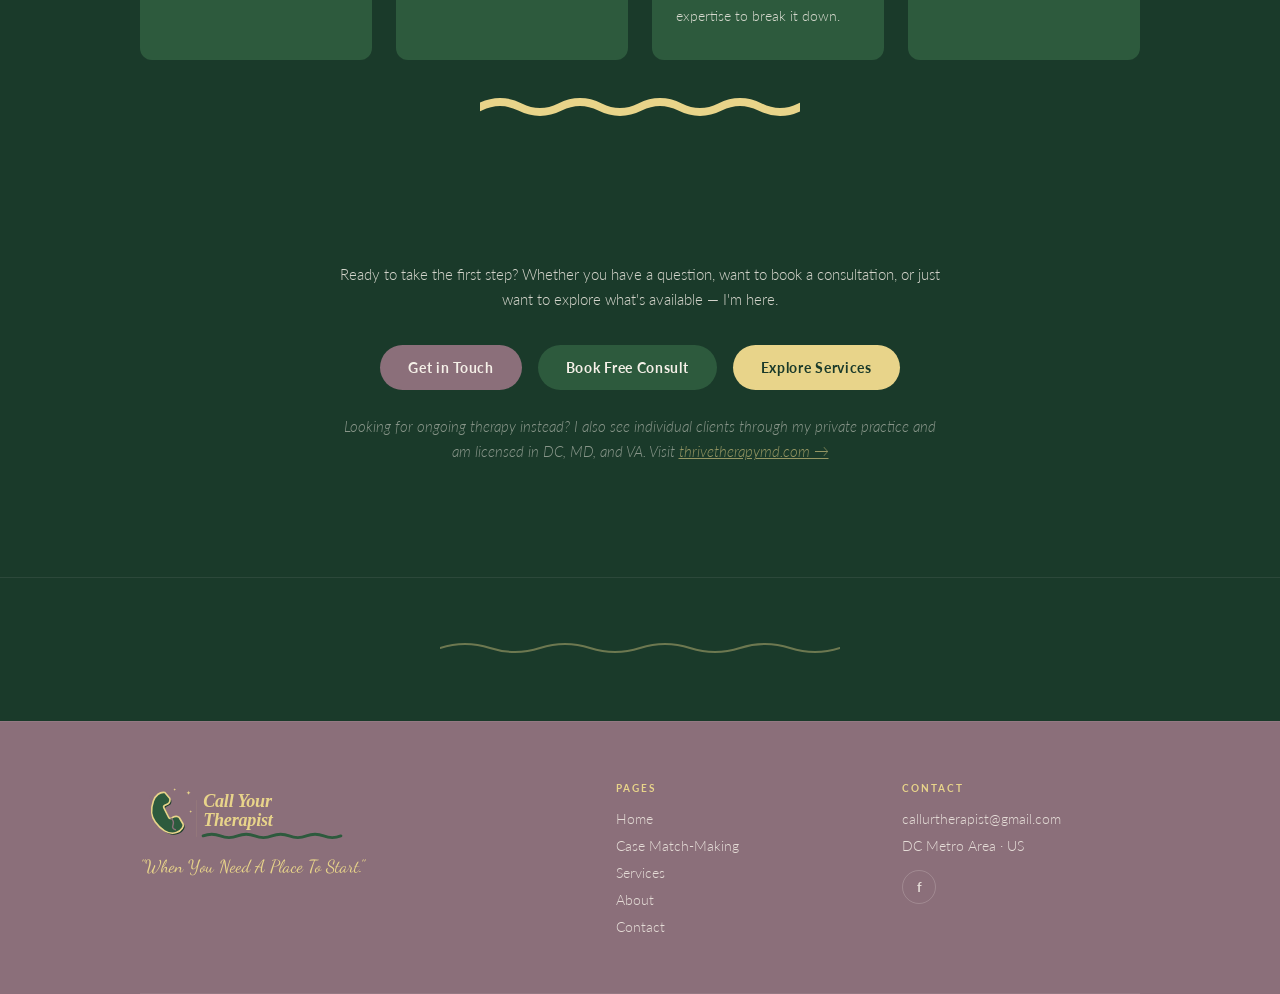
==== commit 166cd71b: "Update about.html" ====
--- a/about.html
+++ b/about.html
@@ -235,7 +235,7 @@
     </div>
     <div class="footer-contact-col">
       <h4>Contact</h4>
-      <a href="/cdn-cgi/l/email-protection#97f4f6fbfbe2e5e3fff2e5f6e7fee4e3d7f0faf6fefbb9f4f8fa"><span class="__cf_email__" data-cfemail="e98a8885859c9b9d818c9b8899809a9da98e84888085c78a8684">[email&#160;protected]</span></a>
+      <a href="mailto:callurtherapist@gmail.com">callurtherapist@gmail.com</a>
       <p>DC Metro Area · US</p>
       <div class="footer-socials">
-        <a href="#">f</a>+        <a href="#">f</a>
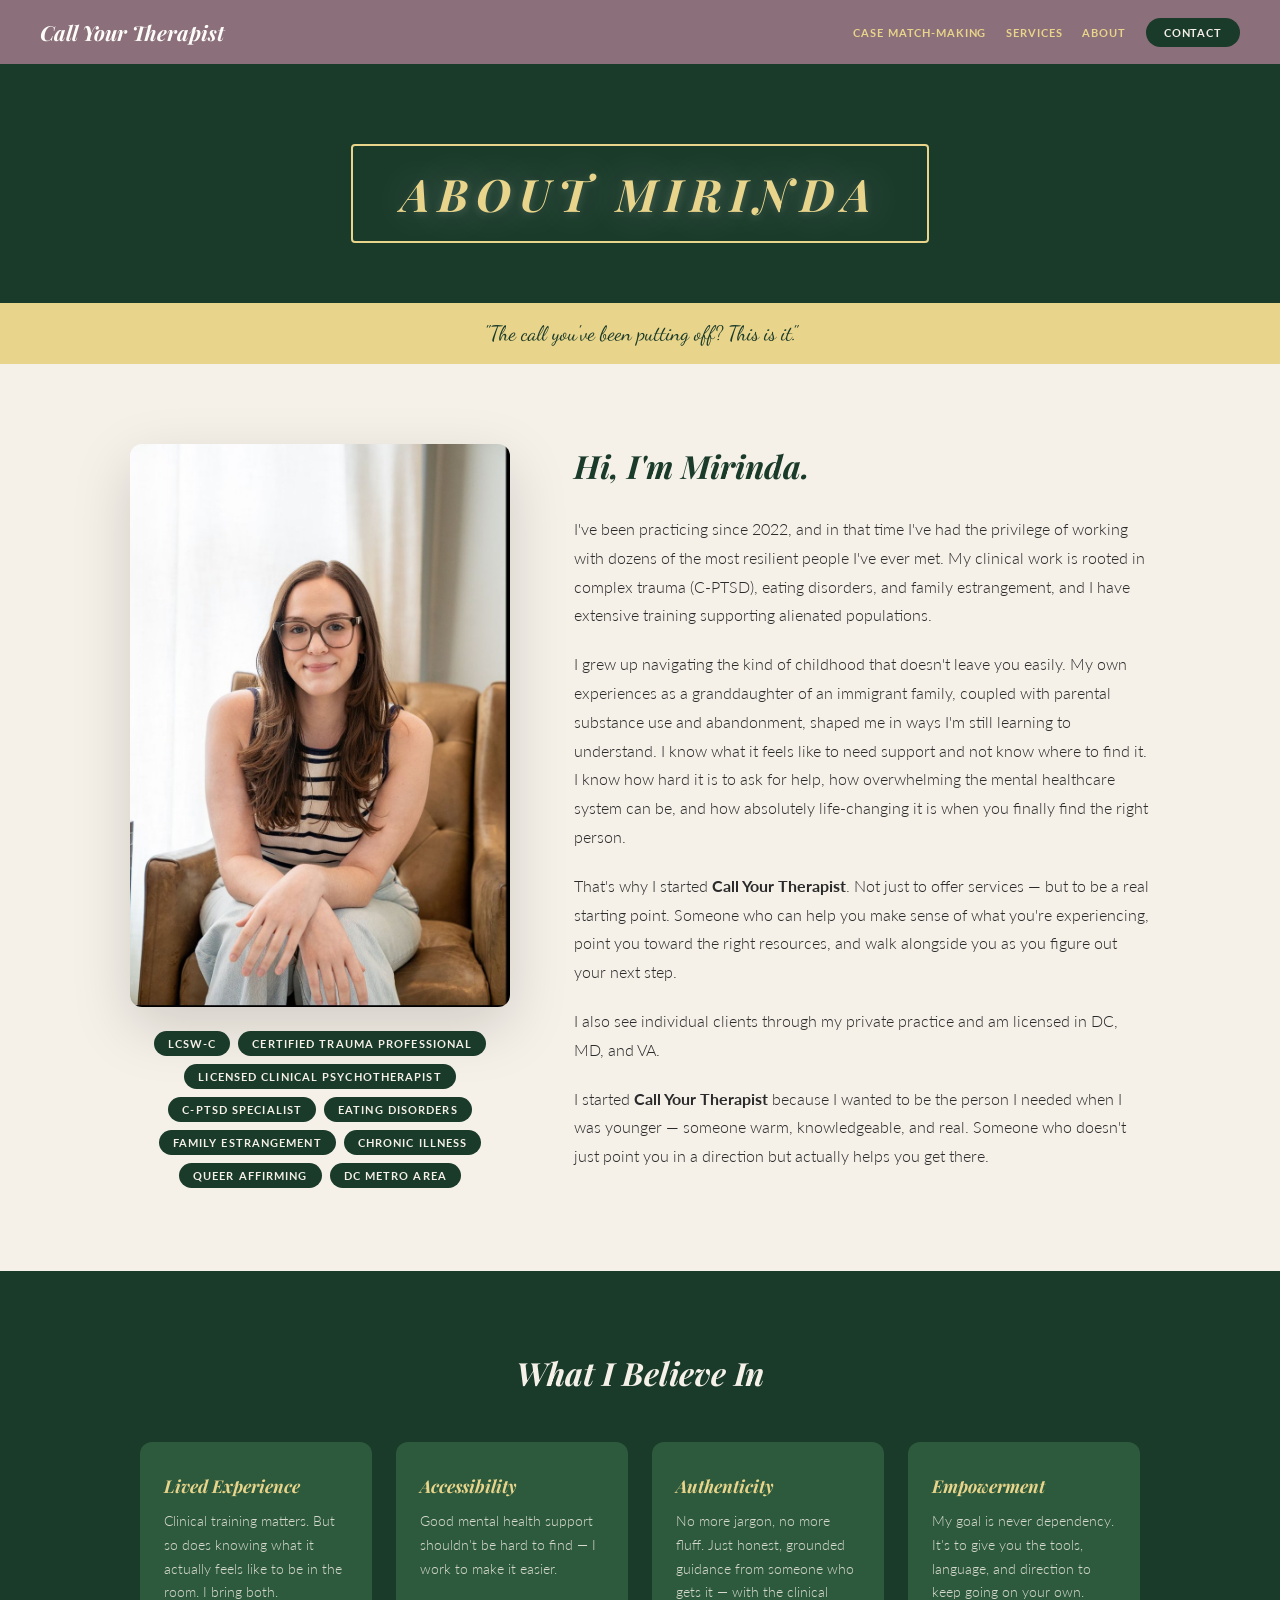
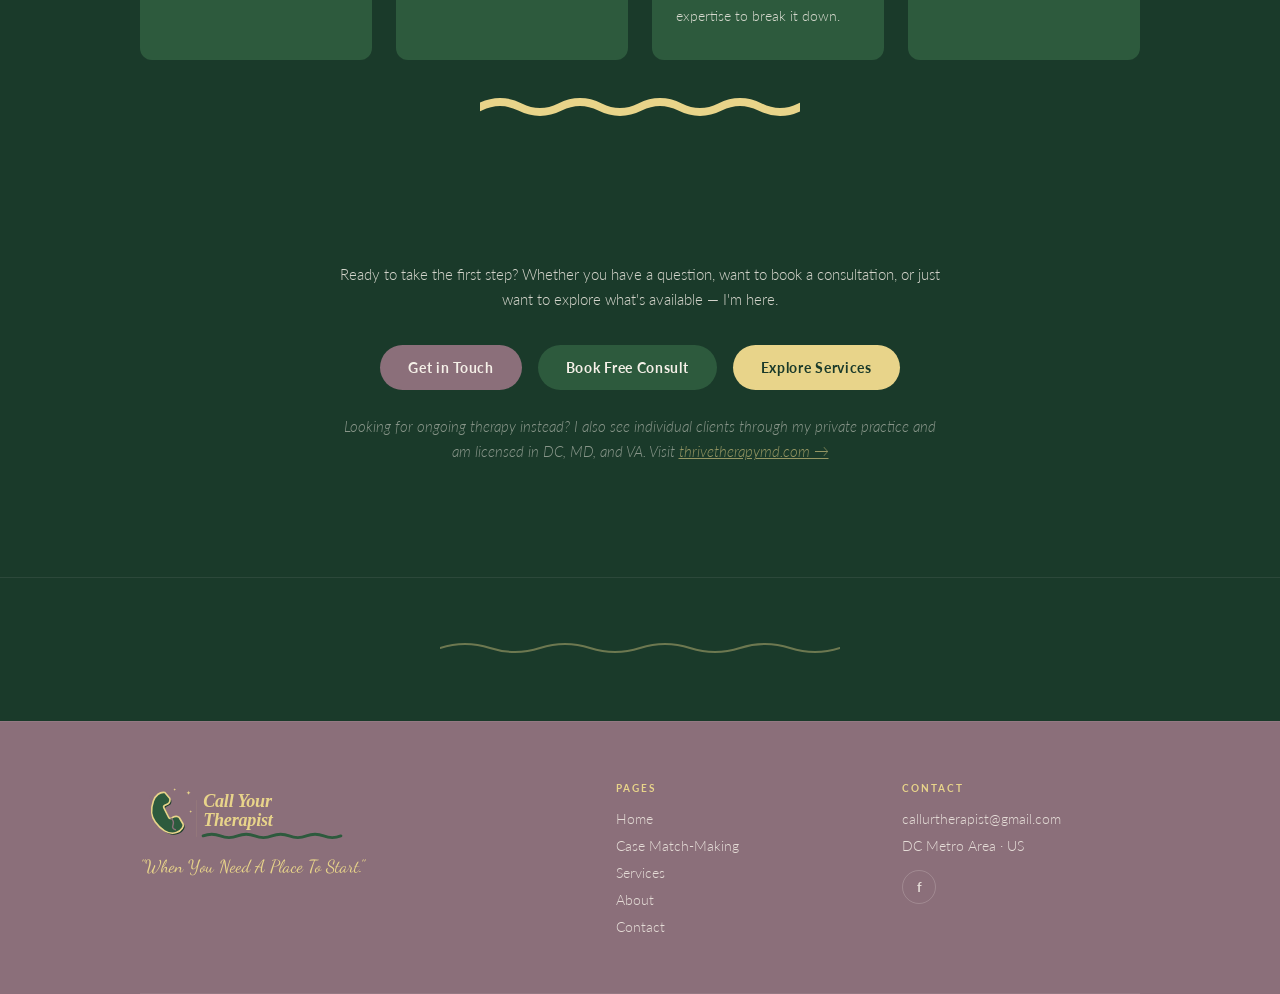
==== commit b820b486: "push" ====
--- a/about.html
+++ b/about.html
@@ -124,13 +124,12 @@
 <body>
 
 <nav>
-  <a href="call-your-therapist.html" class="nav-brand">Call Your Therapist</a>
+  <a href="index.html" class="nav-brand">Call Your Therapist</a>
   <div class="nav-right">
     <a href="case-matchmaking.html">Case Match-Making</a>
     <a href="services.html">Services</a>
-    <a href="about.html" class="active">About</a>
-    <a href="contact.html">Contact</a>
-    <a href="contact.html" class="btn-book">Book Now</a>
+    <a href="about.html">About</a>
+    <a href="contact.html" class="btn-book">Contact</a>
   </div>
 </nav>
 
@@ -227,7 +226,7 @@
     </div>
     <div class="footer-links-col">
       <h4>Pages</h4>
-      <a href="call-your-therapist.html">Home</a>
+      <a href="index.html">Home</a>
       <a href="case-matchmaking.html">Case Match-Making</a>
     <a href="services.html">Services</a>
       <a href="about.html">About</a>
